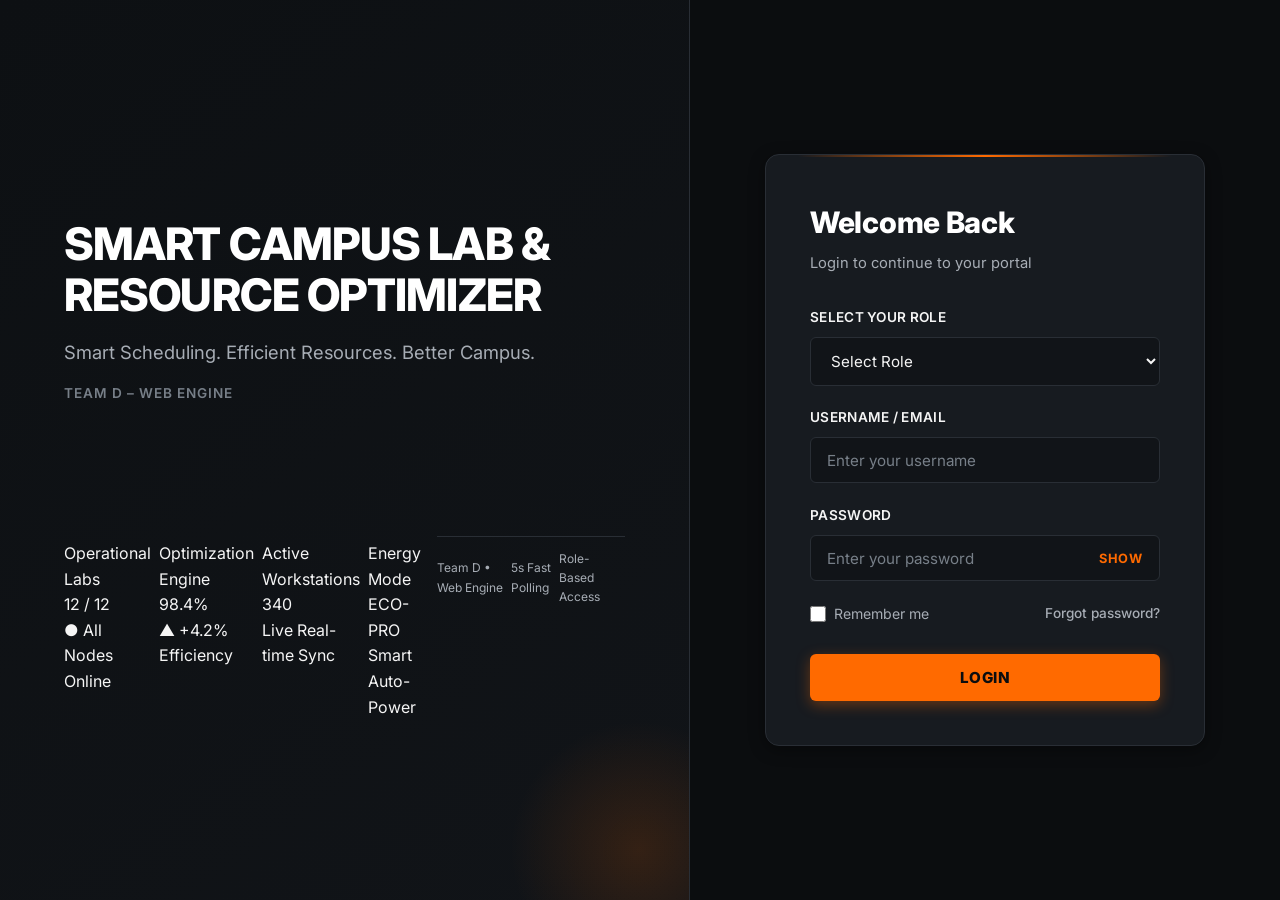
==== index.html @ 427c8beb "Save smart campus lab project with fixed lab booking, time overlap interval logic, real-time live sy" ====
<!DOCTYPE html>
<html lang="en">
<head>
    <meta charset="UTF-8">
    <meta name="viewport" content="width=device-width, initial-scale=1.0">
    <title>Login - Smart Campus Lab & Resource Optimizer</title>
    <meta name="description" content="Smart Campus Lab & Resource Optimizer by Team D - Web Engine">
    <link rel="stylesheet" href="css/style.css">
</head>
<body class="login-page">
    <main class="login-container">
        <!-- Left Side -->
        <section class="login-left">
            <div class="login-brand">
                <h1>Smart Campus Lab & Resource Optimizer</h1>
                <p class="tagline">Smart Scheduling. Efficient Resources. Better Campus.</p>
                <p class="team-subtitle">Team D – Web Engine</p>
            </div>
            
            <div class="illustration-container">
                <div class="tech-grid-display">
                    <div class="tech-metric-box">
                        <div class="tech-metric-label">Operational Labs</div>
                        <div class="tech-metric-num">12 / 12</div>
                        <div class="tech-metric-sub">● All Nodes Online</div>
                    </div>
                    <div class="tech-metric-box">
                        <div class="tech-metric-label">Optimization Engine</div>
                        <div class="tech-metric-num">98.4%</div>
                        <div class="tech-metric-sub">▲ +4.2% Efficiency</div>
                    </div>
                    <div class="tech-metric-box">
                        <div class="tech-metric-label">Active Workstations</div>
                        <div class="tech-metric-num">340</div>
                        <div class="tech-metric-sub">Live Real-time Sync</div>
                    </div>
                    <div class="tech-metric-box">
                        <div class="tech-metric-label">Energy Mode</div>
                        <div class="tech-metric-num">ECO-PRO</div>
                        <div class="tech-metric-sub">Smart Auto-Power</div>
                    </div>
                </div>
                <div class="tech-stats-row">
                    <span class="tech-pill">Team D • Web Engine</span>
                    <span class="tech-pill">5s Fast Polling</span>
                    <span class="tech-pill">Role-Based Access</span>
                </div>
            </div>
        </section>

        <!-- Right Side -->
        <section class="login-right">
            <div class="login-card">
                <h2>Welcome Back</h2>
                <p class="subtitle">Login to continue to your portal</p>
                
                <div id="login-error" class="alert alert-error" style="display: none;">
                    Invalid username or password.
                </div>

                <form id="login-form">
                    <div class="form-group">
                        <label for="role">Select Your Role</label>
                        <select id="role" required>
                            <option value="" disabled selected>Select Role</option>
                            <option value="Student">Student</option>
                            <option value="Faculty">Faculty</option>
                            <option value="Lab Assistant">Lab Assistant</option>
                            <option value="Admin">Admin</option>
                        </select>
                    </div>

                    <div class="form-group">
                        <label for="username">Username / Email</label>
                        <input type="text" id="username" placeholder="Enter your username" required>
                    </div>
                    
                    <div class="form-group">
                        <label for="password">Password</label>
                        <div class="password-input-wrapper">
                            <input type="password" id="password" placeholder="Enter your password" required>
                            <button type="button" id="toggle-password" class="btn-icon">Show</button>
                        </div>
                    </div>

                    <div class="form-options">
                        <label class="checkbox-label">
                            <input type="checkbox" id="remember-me">
                            <span>Remember me</span>
                        </label>
                        <a href="#" class="forgot-password" id="forgot-password-link">Forgot password?</a>
                    </div>

                    <button type="submit" class="btn-primary login-btn">Login</button>
                </form>
            </div>
        </section>
    </main>

    <!-- Forgot Password Modal -->
    <div class="modal-overlay" id="forgot-password-modal" style="display:none; position:fixed; inset:0; background:rgba(0,0,0,0.75); z-index:9999; align-items:center; justify-content:center; padding:1rem;">
        <div class="modal-dialog-card" style="background:#18181b; border:1px solid #27272a; border-radius:14px; max-width:420px; width:100%; padding:1.75rem; box-shadow:0 20px 50px rgba(0,0,0,0.7);">
            <div style="display:flex; justify-content:space-between; align-items:center; margin-bottom:1rem;">
                <h3 style="margin:0; color:#f4f4f5; font-size:1.2rem; font-weight:700;">Reset Your Password</h3>
                <button type="button" id="close-forgot-modal" style="background:none; border:none; color:#a1a1aa; font-size:1.6rem; cursor:pointer; line-height:1;">&times;</button>
            </div>
            <p style="color:#a1a1aa; font-size:0.85rem; margin-bottom:1.25rem; line-height:1.4;">
                Enter your registered Email or Student/Employee ID and choose a new password.
            </p>

            <div id="forgot-error" class="alert alert-error" style="display:none; margin-bottom:1rem; padding:0.6rem 0.8rem; font-size:0.85rem; border-radius:6px;"></div>
            <div id="forgot-success" class="alert alert-success" style="display:none; margin-bottom:1rem; padding:0.6rem 0.8rem; font-size:0.85rem; background:#dcfce7; color:#15803d; border:1px solid #bbf7d0; border-radius:6px;"></div>

            <form id="forgot-password-form">
                <div class="form-group" style="margin-bottom:1rem;">
                    <label for="forgot-email" style="color:#e4e4e7; font-size:0.82rem; font-weight:600; display:block; margin-bottom:0.35rem;">Email or Username / ID</label>
                    <input type="text" id="forgot-email" placeholder="e.g. atharva.jadhav@rit.edu or CSE004" required style="width:100%; padding:0.65rem 0.85rem; border-radius:8px; border:1px solid #3f3f46; background:#27272a; color:#f4f4f5; font-size:0.9rem; box-sizing:border-box;">
                </div>

                <div class="form-group" style="margin-bottom:1rem;">
                    <label for="forgot-new-password" style="color:#e4e4e7; font-size:0.82rem; font-weight:600; display:block; margin-bottom:0.35rem;">New Password</label>
                    <input type="password" id="forgot-new-password" placeholder="Enter new password" required minlength="4" style="width:100%; padding:0.65rem 0.85rem; border-radius:8px; border:1px solid #3f3f46; background:#27272a; color:#f4f4f5; font-size:0.9rem; box-sizing:border-box;">
                </div>

                <div class="form-group" style="margin-bottom:1.5rem;">
                    <label for="forgot-confirm-password" style="color:#e4e4e7; font-size:0.82rem; font-weight:600; display:block; margin-bottom:0.35rem;">Confirm New Password</label>
                    <input type="password" id="forgot-confirm-password" placeholder="Re-enter new password" required minlength="4" style="width:100%; padding:0.65rem 0.85rem; border-radius:8px; border:1px solid #3f3f46; background:#27272a; color:#f4f4f5; font-size:0.9rem; box-sizing:border-box;">
                </div>

                <div style="display:flex; justify-content:flex-end; gap:0.75rem;">
                    <button type="button" id="cancel-forgot-modal" style="padding:0.6rem 1.2rem; border-radius:8px; border:1px solid #3f3f46; background:transparent; color:#d4d4d8; cursor:pointer; font-weight:600;">Cancel</button>
                    <button type="submit" id="submit-forgot-btn" class="btn-primary" style="padding:0.6rem 1.4rem; border-radius:8px; background:var(--accent-color, #f97316); color:#fff; border:none; cursor:pointer; font-weight:600;">Reset Password</button>
                </div>
            </form>
        </div>
    </div>

    <script src="js/api.js"></script>
    <script src="js/auth.js"></script>
    <script src="js/components.js"></script>
    <script src="js/app.js"></script>
</body>
</html>
---- css/style.css ----
/* ==========================================================================
   SMART CAMPUS LAB & RESOURCE OPTIMIZER - GLOBAL STYLES
   High-Performance Dark Theme (Black/Charcoal + High Contrast White + Bold Orange Accent)
   Inspired by Premium Performance Engineering
   ========================================================================== */

@import url('https://fonts.googleapis.com/css2?family=Inter:wght@400;500;600;700;800&display=swap');

:root {
    /* Exact Color System */
    --bg-primary: #0B0D0F;
    --bg-sidebar: #111418;
    --bg-card: #171B20;
    --bg-card-hover: #1D2228;
    --bg-input: #111418;

    --accent-primary: #FF6A00;
    --accent-hover: #FF7A1A;
    --accent-glow: rgba(255, 106, 0, 0.18);
    --accent-subtle: rgba(255, 106, 0, 0.08);

    --text-primary: #F5F5F5;
    --text-secondary: #A7ADB5;
    --text-muted: #777F88;

    --border-color: #292E35;
    --border-subtle: rgba(255, 255, 255, 0.06);

    /* Status System */
    --status-success: #22C55E;
    --status-danger: #EF4444;
    --status-info: #3B82F6;
    --status-warning: #F59E0B;
    --status-offline: #6B7280;

    /* Legacy Variable Compatibility */
    --primary-color: #FF6A00;
    --secondary-color: #171B20;
    --accent-color: #FF6A00;
    --background-color: #0B0D0F;
    --text-color: #F5F5F5;

    --shadow-card: 0 4px 16px rgba(0, 0, 0, 0.4);
    --shadow-hover: 0 8px 24px rgba(0, 0, 0, 0.5), 0 0 12px rgba(255, 106, 0, 0.12);
    --radius-sm: 6px;
    --radius-md: 10px;
    --radius-lg: 14px;
    --sidebar-width: 250px;
}

* {
    box-sizing: border-box;
    margin: 0;
    padding: 0;
}

body {
    font-family: 'Inter', system-ui, -apple-system, BlinkMacSystemFont, "Segoe UI", Roboto, sans-serif;
    line-height: 1.6;
    background-color: var(--bg-primary);
    color: var(--text-primary);
    background-image: radial-gradient(circle at top right, rgba(255, 106, 0, 0.07), transparent 45%);
    background-attachment: fixed;
    -webkit-font-smoothing: antialiased;
}

a {
    color: var(--accent-primary);
    text-decoration: none;
    transition: color 0.15s ease;
}

a:hover {
    color: var(--accent-hover);
    text-decoration: none;
}

/* ==========================================================================
   LOGIN PAGE
   ========================================================================== */
body.login-page {
    background-color: var(--bg-primary);
    min-height: 100vh;
    background-image: 
        radial-gradient(circle at 15% 20%, rgba(255, 106, 0, 0.12), transparent 35%),
        radial-gradient(circle at 85% 80%, rgba(255, 106, 0, 0.06), transparent 40%);
    background-attachment: fixed;
}

.login-container {
    display: flex;
    min-height: 100vh;
}

.login-left {
    flex: 1.1;
    background: linear-gradient(145deg, #0d1013 0%, #111418 100%);
    border-right: 1px solid var(--border-color);
    color: var(--text-primary);
    padding: 4rem;
    display: flex;
    flex-direction: column;
    justify-content: center;
    position: relative;
    overflow: hidden;
}

.login-left::after {
    content: '';
    position: absolute;
    bottom: -80px;
    right: -80px;
    width: 260px;
    height: 260px;
    background: radial-gradient(circle, rgba(255, 106, 0, 0.15), transparent 70%);
    border-radius: 50%;
    pointer-events: none;
}

.login-brand {
    position: relative;
    z-index: 2;
}

.brand-badge {
    display: inline-flex;
    align-items: center;
    gap: 0.5rem;
    padding: 0.35rem 0.85rem;
    background: rgba(255, 106, 0, 0.1);
    border: 1px solid rgba(255, 106, 0, 0.3);
    border-radius: 999px;
    font-size: 0.75rem;
    font-weight: 700;
    letter-spacing: 1px;
    text-transform: uppercase;
    color: var(--accent-primary);
    margin-bottom: 1.5rem;
}

.brand-badge::before {
    content: '●';
    font-size: 0.65rem;
}

.login-brand h1 {
    font-size: 2.8rem;
    font-weight: 800;
    line-height: 1.15;
    letter-spacing: -0.02em;
    color: #FFFFFF;
    margin-bottom: 1rem;
    text-transform: uppercase;
}

.login-brand h1 span {
    color: var(--accent-primary);
}

.tagline {
    font-size: 1.15rem;
    color: var(--text-secondary);
    margin-bottom: 1rem;
    font-weight: 400;
    max-width: 480px;
}

.team-subtitle {
    font-size: 0.85rem;
    font-weight: 600;
    letter-spacing: 1px;
    text-transform: uppercase;
    color: var(--text-muted);
}

.illustration-container {
    margin-top: 3.5rem;
    position: relative;
    height: 220px;
    display: flex;
    justify-content: flex-start;
    align-items: center;
}

/* Modern High-Performance Visual Element */
.css-illustration {
    position: relative;
    width: 280px;
    height: 160px;
    background: #171B20;
    border: 1px solid var(--border-color);
    border-radius: var(--radius-lg);
    box-shadow: 0 8px 30px rgba(0, 0, 0, 0.6);
    padding: 1.25rem;
    display: flex;
    flex-direction: column;
    justify-content: space-between;
}

.css-illustration::before {
    content: '';
    position: absolute;
    top: 0;
    left: 0;
    right: 0;
    height: 3px;
    background: linear-gradient(90deg, var(--accent-primary), transparent);
}

.tech-grid-display {
    display: grid;
    grid-template-columns: repeat(4, 1fr);
    gap: 8px;
    height: 60px;
}

.tech-grid-display span {
    background: #111418;
    border: 1px solid var(--border-color);
    border-radius: 4px;
    position: relative;
    overflow: hidden;
}

.tech-grid-display span:nth-child(2)::after,
.tech-grid-display span:nth-child(7)::after {
    content: '';
    position: absolute;
    inset: 0;
    background: var(--accent-primary);
    opacity: 0.75;
}

.tech-stats-row {
    display: flex;
    justify-content: space-between;
    align-items: center;
    padding-top: 0.75rem;
    border-top: 1px solid var(--border-color);
    font-size: 0.75rem;
    color: var(--text-secondary);
}

.tech-stats-row strong {
    color: var(--accent-primary);
    font-weight: 700;
}

.login-right {
    flex: 1;
    display: flex;
    justify-content: center;
    align-items: center;
    padding: 2.5rem;
    background-color: var(--bg-primary);
}

.login-card {
    background: var(--bg-card);
    border: 1px solid var(--border-color);
    padding: 2.75rem;
    border-radius: var(--radius-lg);
    box-shadow: var(--shadow-card);
    width: 100%;
    max-width: 440px;
    position: relative;
}

.login-card::before {
    content: '';
    position: absolute;
    top: 0;
    left: 2rem;
    right: 2rem;
    height: 2px;
    background: linear-gradient(90deg, transparent, var(--accent-primary), transparent);
}

.login-card h2 {
    color: #FFFFFF;
    font-size: 1.85rem;
    font-weight: 800;
    letter-spacing: -0.01em;
    margin-bottom: 0.35rem;
}

.login-card .subtitle {
    color: var(--text-secondary);
    margin-bottom: 2rem;
    font-size: 0.92rem;
}

/* Form Styles */
.form-group {
    margin-bottom: 1.35rem;
}

.form-group label {
    display: block;
    margin-bottom: 0.5rem;
    font-weight: 600;
    font-size: 0.85rem;
    letter-spacing: 0.3px;
    text-transform: uppercase;
    color: var(--text-primary);
}

.form-group input[type="text"],
.form-group input[type="password"],
.form-group input[type="date"],
.form-group input[type="time"],
.form-group select,
textarea {
    width: 100%;
    padding: 0.8rem 1rem;
    background-color: var(--bg-input);
    border: 1px solid var(--border-color);
    border-radius: var(--radius-sm);
    font-size: 0.95rem;
    color: var(--text-primary);
    font-family: inherit;
    transition: border-color 0.2s, box-shadow 0.2s, background-color 0.2s;
}

.form-group input::placeholder,
textarea::placeholder {
    color: var(--text-muted);
}

.form-group select option {
    background-color: var(--bg-sidebar);
    color: var(--text-primary);
    padding: 0.5rem;
}

.form-group input:focus,
.form-group select:focus,
textarea:focus {
    outline: none;
    border-color: var(--accent-primary);
    box-shadow: 0 0 0 3px var(--accent-glow);
    background-color: #15191E;
}

.password-input-wrapper {
    position: relative;
    display: flex;
    align-items: center;
}

.password-input-wrapper input {
    padding-right: 4.5rem;
}

.btn-icon {
    position: absolute;
    right: 0.5rem;
    background: transparent;
    border: none;
    color: var(--accent-primary);
    font-weight: 700;
    font-size: 0.8rem;
    letter-spacing: 0.5px;
    text-transform: uppercase;
    cursor: pointer;
    padding: 0.4rem 0.6rem;
    font-family: inherit;
    border-radius: 4px;
}

.btn-icon:hover {
    color: var(--accent-hover);
    background: rgba(255, 106, 0, 0.08);
}

.form-options {
    display: flex;
    justify-content: space-between;
    align-items: center;
    margin-bottom: 1.75rem;
    font-size: 0.88rem;
}

.checkbox-label {
    display: flex;
    align-items: center;
    gap: 0.5rem;
    cursor: pointer;
    color: var(--text-secondary);
}

.checkbox-label input[type="checkbox"] {
    accent-color: var(--accent-primary);
    width: 16px;
    height: 16px;
    cursor: pointer;
}

.forgot-password {
    font-size: 0.85rem;
    font-weight: 500;
    color: var(--text-secondary);
}

.forgot-password:hover {
    color: var(--accent-primary);
}

/* Primary Button (Bold Orange, Black Text) */
.btn-primary {
    width: 100%;
    padding: 0.9rem;
    background-color: var(--accent-primary);
    color: #0B0D0F;
    border: none;
    border-radius: var(--radius-sm);
    font-size: 0.95rem;
    font-weight: 800;
    letter-spacing: 0.5px;
    text-transform: uppercase;
    cursor: pointer;
    box-shadow: 0 4px 14px rgba(255, 106, 0, 0.35);
    transition: all 0.2s ease;
    font-family: inherit;
}

.btn-primary:hover:not(:disabled) {
    background-color: var(--accent-hover);
    transform: translateY(-2px);
    box-shadow: 0 6px 20px rgba(255, 106, 0, 0.45);
}

.btn-primary:active:not(:disabled) {
    transform: translateY(0);
}

.btn-primary:disabled {
    opacity: 0.5;
    cursor: not-allowed;
    box-shadow: none;
}

.alert {
    padding: 0.85rem 1.15rem;
    border-radius: var(--radius-sm);
    margin-bottom: 1.5rem;
    font-weight: 500;
    font-size: 0.9rem;
}

.alert-error {
    background-color: rgba(239, 68, 68, 0.12);
    color: #FCA5A5;
    border: 1px solid rgba(239, 68, 68, 0.3);
}

/* ==========================================================================
   DASHBOARD LAYOUT (STUDENT, FACULTY, LAB ASSISTANT, ADMIN)
   ========================================================================== */
.dashboard-body {
    background-color: var(--bg-primary);
    color: var(--text-primary);
    margin: 0;
    overflow: hidden;
}

.dashboard-layout {
    display: flex;
    height: 100vh;
}

/* Sidebar */
.sidebar {
    width: var(--sidebar-width);
    background-color: var(--bg-sidebar) !important;
    color: var(--text-primary);
    border-right: 1px solid var(--border-color);
    display: flex;
    flex-direction: column;
    transition: transform 0.3s ease;
    z-index: 1000;
}

.sidebar-header {
    padding: 1.75rem 1.5rem;
    background-color: rgba(0, 0, 0, 0.2);
    border-bottom: 1px solid var(--border-color);
    display: flex;
    justify-content: space-between;
    align-items: center;
}

.sidebar-header h2 {
    font-size: 1.05rem;
    font-weight: 800;
    letter-spacing: 0.5px;
    text-transform: uppercase;
    color: #FFFFFF;
    line-height: 1.25;
    display: flex;
    flex-direction: column;
}

.sidebar-header h2 span {
    color: var(--accent-primary);
}

.sidebar-nav {
    display: flex;
    flex-direction: column;
    padding: 1.25rem 0.5rem;
    gap: 0.3rem;
    flex: 1;
    overflow-y: auto;
}

.nav-link {
    color: var(--text-secondary);
    padding: 0.8rem 1.25rem;
    text-decoration: none;
    font-weight: 600;
    font-size: 0.9rem;
    border-radius: var(--radius-sm);
    transition: all 0.2s ease;
    border-left: 4px solid transparent;
    display: flex;
    align-items: center;
    gap: 0.75rem;
}

.nav-link:hover {
    background-color: var(--bg-card-hover);
    color: var(--accent-primary);
    transform: translateX(2px);
}

.nav-link.active {
    background-color: rgba(255, 106, 0, 0.12);
    color: #FFFFFF;
    border-left-color: var(--accent-primary);
    font-weight: 700;
}

.logout-link {
    margin-top: auto;
    color: #EF4444;
    border-top: 1px solid var(--border-color);
    padding-top: 1rem;
    border-radius: 0;
}

.logout-link:hover {
    background-color: rgba(239, 68, 68, 0.1);
    color: #F87171;
}

/* Main Content Area */
.main-content {
    flex: 1;
    display: flex;
    flex-direction: column;
    overflow: hidden;
    background-color: var(--bg-primary);
}

/* Dashboard Top Header */
.dashboard-header {
    background-color: var(--bg-sidebar);
    padding: 1rem 2rem;
    display: flex;
    justify-content: space-between;
    align-items: center;
    border-bottom: 1px solid var(--border-color);
    box-shadow: 0 2px 8px rgba(0, 0, 0, 0.3);
    z-index: 10;
}

.header-left {
    display: flex;
    align-items: center;
    gap: 1rem;
}

.header-left h1 {
    font-size: 1.25rem;
    font-weight: 800;
    letter-spacing: -0.01em;
    text-transform: uppercase;
    color: #FFFFFF;
    margin: 0;
}

.header-right {
    display: flex;
    align-items: center;
    gap: 1.5rem;
}

.notification-icon {
    font-size: 1.15rem;
    cursor: pointer;
    padding: 0.4rem;
    border-radius: 50%;
    color: var(--text-secondary);
    transition: color 0.15s;
}

.notification-icon:hover {
    color: var(--accent-primary);
}

.user-profile {
    display: flex;
    align-items: center;
    gap: 0.75rem;
}

.user-info {
    display: flex;
    flex-direction: column;
    text-align: right;
}

.user-name {
    font-weight: 700;
    font-size: 0.88rem;
    color: var(--text-primary);
}

.user-role {
    font-size: 0.75rem;
    font-weight: 600;
    color: var(--accent-primary);
    text-transform: uppercase;
    letter-spacing: 0.5px;
}

.profile-icon {
    width: 36px;
    height: 36px;
    background-color: #171B20;
    border: 1px solid var(--border-color);
    color: var(--accent-primary);
    border-radius: 50%;
    display: flex;
    justify-content: center;
    align-items: center;
    font-size: 1.1rem;
}

/* Scrollable Content Container */
.content-area {
    flex: 1;
    padding: 2rem;
    overflow-y: auto;
    background-color: var(--bg-primary);
    margin: 0;
    max-width: none;
}

.dashboard-section {
    display: none;
    animation: fadeIn 0.2s ease-out;
}

.dashboard-section.active {
    display: block;
}

@keyframes fadeIn {
    from { opacity: 0; transform: translateY(6px); }
    to { opacity: 1; transform: translateY(0); }
}

/* Section Header / Hero */
.section-header {
    margin-bottom: 2rem;
    padding-bottom: 1rem;
    border-bottom: 1px solid var(--border-color);
    position: relative;
}

.section-header::after {
    content: '';
    position: absolute;
    bottom: -1px;
    left: 0;
    width: 60px;
    height: 2px;
    background-color: var(--accent-primary);
}

.section-header h2 {
    font-size: 1.6rem;
    font-weight: 800;
    letter-spacing: -0.01em;
    text-transform: uppercase;
    color: #FFFFFF;
    margin-bottom: 0.35rem;
}

.section-header p {
    color: var(--text-secondary);
    font-size: 0.95rem;
}

/* ==========================================================================
   KPI CARDS
   ========================================================================== */
.kpi-grid {
    display: grid;
    grid-template-columns: repeat(auto-fit, minmax(220px, 1fr));
    gap: 1.25rem;
    margin-bottom: 2rem;
}

.kpi-card {
    background: var(--bg-card);
    border: 1px solid var(--border-color);
    padding: 1.5rem;
    border-radius: var(--radius-md);
    box-shadow: var(--shadow-card);
    display: flex;
    flex-direction: column;
    justify-content: space-between;
    transition: all 0.2s ease;
    position: relative;
    overflow: hidden;
}

.kpi-card:hover {
    background: var(--bg-card-hover);
    border-color: rgba(255, 106, 0, 0.4);
    transform: translateY(-2px);
    box-shadow: var(--shadow-hover);
}

.kpi-card::before {
    content: '';
    position: absolute;
    top: 0;
    left: 0;
    width: 4px;
    height: 100%;
    background-color: var(--accent-primary);
}

.kpi-title {
    font-size: 0.8rem;
    font-weight: 700;
    text-transform: uppercase;
    letter-spacing: 0.5px;
    color: var(--text-secondary);
    margin-bottom: 0.5rem;
}

.kpi-value {
    font-size: 2.4rem;
    font-weight: 800;
    color: #FFFFFF;
    line-height: 1;
}

/* General Panels */
.panel {
    background: var(--bg-card);
    border: 1px solid var(--border-color);
    border-radius: var(--radius-md);
    padding: 1.75rem;
    box-shadow: var(--shadow-card);
    margin-bottom: 1.75rem;
    position: relative;
}

.panel:hover {
    border-color: rgba(255, 106, 0, 0.25);
}

.panel h3 {
    margin-bottom: 1.25rem;
    color: #FFFFFF;
    font-size: 1.15rem;
    font-weight: 800;
    text-transform: uppercase;
    letter-spacing: 0.3px;
    display: flex;
    align-items: center;
    gap: 0.5rem;
}

/* ==========================================================================
   TABLES
   ========================================================================== */
.table-responsive {
    overflow-x: auto;
    border-radius: var(--radius-sm);
}

table {
    width: 100%;
    border-collapse: collapse;
    background: var(--bg-card);
}

th, td {
    padding: 1rem 1.25rem;
    text-align: left;
    border-bottom: 1px solid var(--border-color);
}

th {
    background-color: var(--bg-sidebar);
    font-weight: 700;
    font-size: 0.8rem;
    letter-spacing: 0.5px;
    text-transform: uppercase;
    color: var(--text-primary);
}

td {
    color: var(--text-primary);
    font-size: 0.92rem;
}

tbody tr {
    transition: background-color 0.15s ease;
}

tbody tr:hover {
    background-color: var(--bg-card-hover);
}

tbody tr:last-child td {
    border-bottom: none;
}

/* ==========================================================================
   STATUS BADGES
   ========================================================================== */
.status-badge {
    padding: 0.25rem 0.75rem;
    border-radius: 999px;
    font-size: 0.8rem;
    font-weight: 700;
    letter-spacing: 0.3px;
    text-transform: uppercase;
    display: inline-flex;
    align-items: center;
    gap: 0.4rem;
    white-space: nowrap;
}

.status-badge::before {
    content: '●';
    font-size: 0.7rem;
}

.status-available,
.status-confirmed,
.status-allocated,
.status-approved {
    background: rgba(34, 197, 94, 0.12);
    color: var(--status-success);
    border: 1px solid rgba(34, 197, 94, 0.3);
}

.status-pending,
.status-scheduling {
    background: rgba(245, 158, 11, 0.12);
    color: var(--status-warning);
    border: 1px solid rgba(245, 158, 11, 0.3);
}

.status-busy,
.status-full,
.status-rejected {
    background: rgba(239, 68, 68, 0.12);
    color: var(--status-danger);
    border: 1px solid rgba(239, 68, 68, 0.3);
}

.status-maintenance {
    background: rgba(245, 158, 11, 0.12);
    color: var(--status-warning);
    border: 1px solid rgba(245, 158, 11, 0.3);
}

.status-reserved,
.status-faculty-reserved {
    background: rgba(59, 130, 246, 0.15);
    color: var(--status-info);
    border: 1px solid rgba(59, 130, 246, 0.4);
    font-weight: 800;
}

.status-cancelled,
.status-offline {
    background: rgba(107, 114, 128, 0.15);
    color: var(--status-offline);
    border: 1px solid rgba(107, 114, 128, 0.3);
}

/* ==========================================================================
   LAB CARDS GRID (Student / Faculty)
   ========================================================================== */
.filter-bar {
    display: flex;
    gap: 0.6rem;
    margin-bottom: 1.5rem;
    flex-wrap: wrap;
}

.filter-btn {
    padding: 0.5rem 1rem;
    background: var(--bg-card);
    border: 1px solid var(--border-color);
    border-radius: var(--radius-sm);
    cursor: pointer;
    font-weight: 700;
    font-size: 0.82rem;
    letter-spacing: 0.5px;
    text-transform: uppercase;
    color: var(--text-secondary);
    transition: all 0.2s ease;
}

.filter-btn:hover {
    background: var(--bg-card-hover);
    color: #FFFFFF;
    border-color: rgba(255, 106, 0, 0.4);
}

.filter-btn.active {
    background: var(--accent-primary);
    color: #0B0D0F;
    border-color: var(--accent-primary);
}

.lab-grid {
    display: grid;
    grid-template-columns: repeat(auto-fill, minmax(290px, 1fr));
    gap: 1.5rem;
}

.lab-card {
    background: var(--bg-card);
    border: 1px solid var(--border-color);
    border-radius: var(--radius-md);
    padding: 1.5rem;
    box-shadow: var(--shadow-card);
    border-top: 4px solid var(--border-color);
    display: flex;
    flex-direction: column;
    transition: all 0.2s ease;
}

.lab-card:hover {
    background: var(--bg-card-hover);
    transform: translateY(-2px);
    box-shadow: var(--shadow-hover);
}

.lab-card.available { border-top-color: var(--status-success); }
.lab-card.busy { border-top-color: var(--status-danger); }
.lab-card.full { border-top-color: var(--status-danger); }
.lab-card.maintenance { border-top-color: var(--status-warning); }
.lab-card.faculty-reserved { border-top-color: var(--status-info); }

.lab-card h3 {
    margin-bottom: 1rem;
    font-size: 1.15rem;
    font-weight: 800;
    color: #FFFFFF;
    display: flex;
    justify-content: space-between;
    align-items: center;
}

.lab-status {
    font-size: 0.75rem;
    padding: 0.2rem 0.55rem;
    border-radius: 4px;
    font-weight: 700;
    letter-spacing: 0.5px;
    text-transform: uppercase;
}

.available .lab-status { background: rgba(34, 197, 94, 0.15); color: var(--status-success); }
.busy .lab-status { background: rgba(239, 68, 68, 0.15); color: var(--status-danger); }
.full .lab-status { background: rgba(239, 68, 68, 0.15); color: var(--status-danger); }
.maintenance .lab-status { background: rgba(245, 158, 11, 0.15); color: var(--status-warning); }
.faculty-reserved .lab-status { background: rgba(59, 130, 246, 0.2); color: var(--status-info); }

.lab-stats {
    display: grid;
    grid-template-columns: 1fr 1fr;
    gap: 0.5rem;
    margin-bottom: 1.25rem;
    font-size: 0.88rem;
    color: var(--text-secondary);
}

.lab-stats div span {
    font-weight: 700;
    color: #FFFFFF;
}

.util-bar {
    height: 6px;
    background: #111418;
    border-radius: 3px;
    margin-bottom: 1.5rem;
    overflow: hidden;
}

.util-fill {
    height: 100%;
    background: var(--accent-primary);
}

.available .util-fill { background: var(--status-success); }
.busy .util-fill { background: var(--status-danger); }
.full .util-fill { background: var(--status-danger); }
.faculty-reserved .util-fill { background: var(--status-info); }

/* Forms & Panels */
.form-grid {
    display: grid;
    grid-template-columns: 1fr 1fr;
    gap: 1.5rem;
}

.full-width {
    grid-column: 1 / -1;
}

.suggested-panel {
    background: rgba(59, 130, 246, 0.08);
    border: 1px solid rgba(59, 130, 246, 0.3);
    border-left: 4px solid var(--status-info);
    border-radius: var(--radius-sm);
    padding: 1.25rem;
    margin-bottom: 1.5rem;
}

.suggested-panel h4 {
    color: #93C5FD;
    margin-bottom: 0.5rem;
    font-weight: 700;
    text-transform: uppercase;
    letter-spacing: 0.5px;
}

.suggested-panel small {
    color: var(--text-secondary);
    display: block;
    margin-top: 0.5rem;
}

/* Status Tracker */
.status-tracker {
    display: flex;
    flex-direction: column;
}

.status-step {
    display: flex;
    gap: 1.25rem;
    position: relative;
    padding-bottom: 1.75rem;
}

.status-step:not(:last-child)::before {
    content: '';
    position: absolute;
    left: 7px;
    top: 24px;
    bottom: 0;
    width: 2px;
    background: var(--border-color);
}

.step-icon {
    width: 16px;
    height: 16px;
    border-radius: 50%;
    border: 2px solid var(--border-color);
    background: var(--bg-card);
    margin-top: 4px;
    position: relative;
    z-index: 2;
}

.completed .step-icon {
    background: var(--status-success);
    border-color: var(--status-success);
    box-shadow: 0 0 8px rgba(34, 197, 94, 0.4);
}

.active .step-icon {
    background: var(--accent-primary);
    border-color: var(--accent-primary);
    box-shadow: 0 0 10px rgba(255, 106, 0, 0.5);
}

.step-content h4 {
    margin-bottom: 0.25rem;
    color: #FFFFFF;
    font-size: 0.95rem;
    font-weight: 700;
}

.step-content p {
    font-size: 0.85rem;
    color: var(--text-secondary);
}

/* Capacity Info Card */
.capacity-info-card {
    display: flex;
    justify-content: space-between;
    background: var(--bg-input);
    border: 1px solid var(--border-color);
    border-radius: var(--radius-sm);
    padding: 1.25rem 1.5rem;
    margin-top: 1.5rem;
}

.capacity-info-card.hidden {
    display: none;
}

.info-label {
    font-size: 0.75rem;
    color: var(--text-muted);
    text-transform: uppercase;
    font-weight: 700;
    letter-spacing: 0.5px;
    margin-bottom: 0.25rem;
}

.info-value {
    font-size: 1.1rem;
    font-weight: 800;
    color: #FFFFFF;
}

/* Toasts */
.toast {
    position: fixed;
    bottom: 2rem;
    right: 2rem;
    padding: 1rem 1.5rem;
    border-radius: var(--radius-sm);
    background: var(--bg-card);
    color: #FFFFFF;
    font-weight: 600;
    box-shadow: 0 8px 24px rgba(0, 0, 0, 0.7);
    border: 1px solid var(--border-color);
    border-left: 4px solid var(--accent-primary);
    z-index: 9999;
    transform: translateY(100px);
    opacity: 0;
    transition: transform 0.3s, opacity 0.3s;
}

.toast.show {
    transform: translateY(0);
    opacity: 1;
}

.toast.success { border-left-color: var(--status-success); }
.toast.error { border-left-color: var(--status-danger); }
.toast.info { border-left-color: var(--accent-primary); }

.inline-error {
    display: block;
    color: var(--status-danger);
    font-size: 0.85rem;
    margin-top: 0.35rem;
    font-weight: 600;
}

.inline-error.hidden {
    display: none;
}

/* Mobile Responsive Adjustments */
.d-mobile {
    display: none;
}

.hamburger, .close-sidebar {
    background: none;
    border: none;
    font-size: 1.5rem;
    cursor: pointer;
    color: #FFFFFF;
}

@media (max-width: 768px) {
    .d-mobile { display: block; }
    
    .login-container {
        flex-direction: column;
    }
    
    .login-left {
        padding: 2.5rem 1.5rem;
    }
    
    .illustration-container {
        display: none;
    }
    
    .login-right {
        padding: 1.5rem 1rem;
    }
    
    .login-card {
        padding: 2rem 1.5rem;
    }
    
    .sidebar {
        position: fixed;
        left: 0;
        top: 0;
        bottom: 0;
        transform: translateX(-100%);
    }
    
    .sidebar.open {
        transform: translateX(0);
    }
    
    .form-grid {
        grid-template-columns: 1fr;
    }
    
    .kpi-grid {
        grid-template-columns: 1fr 1fr;
    }

    .capacity-info-card {
        flex-direction: column;
        gap: 1rem;
    }
}

@media (max-width: 480px) {
    .kpi-grid {
        grid-template-columns: 1fr;
    }
}
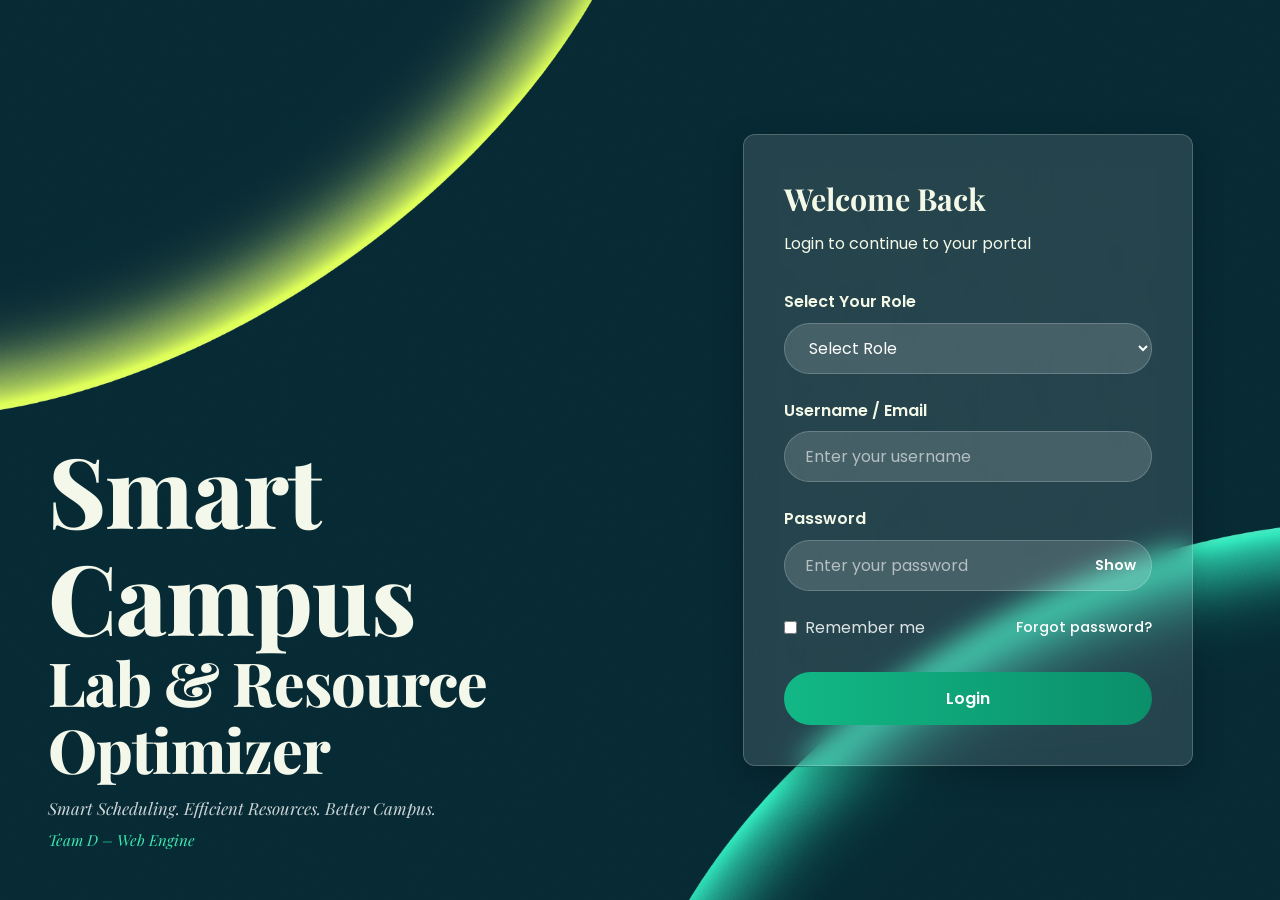
==== commit 00b86cb3: "Update Smart Campus Lab project" ====
--- a/index.html
+++ b/index.html
@@ -9,44 +9,20 @@
 </head>
 <body class="login-page">
     <main class="login-container">
+    <div class="bg-shapes">
+
+        
+    </div>
+    
         <!-- Left Side -->
         <section class="login-left">
             <div class="login-brand">
-                <h1>Smart Campus Lab & Resource Optimizer</h1>
+                <h1><span class="brand-highlight">Smart Campus</span> Lab & Resource Optimizer</h1>
                 <p class="tagline">Smart Scheduling. Efficient Resources. Better Campus.</p>
                 <p class="team-subtitle">Team D – Web Engine</p>
             </div>
-            
-            <div class="illustration-container">
-                <div class="tech-grid-display">
-                    <div class="tech-metric-box">
-                        <div class="tech-metric-label">Operational Labs</div>
-                        <div class="tech-metric-num">12 / 12</div>
-                        <div class="tech-metric-sub">● All Nodes Online</div>
-                    </div>
-                    <div class="tech-metric-box">
-                        <div class="tech-metric-label">Optimization Engine</div>
-                        <div class="tech-metric-num">98.4%</div>
-                        <div class="tech-metric-sub">▲ +4.2% Efficiency</div>
-                    </div>
-                    <div class="tech-metric-box">
-                        <div class="tech-metric-label">Active Workstations</div>
-                        <div class="tech-metric-num">340</div>
-                        <div class="tech-metric-sub">Live Real-time Sync</div>
-                    </div>
-                    <div class="tech-metric-box">
-                        <div class="tech-metric-label">Energy Mode</div>
-                        <div class="tech-metric-num">ECO-PRO</div>
-                        <div class="tech-metric-sub">Smart Auto-Power</div>
-                    </div>
-                </div>
-                <div class="tech-stats-row">
-                    <span class="tech-pill">Team D • Web Engine</span>
-                    <span class="tech-pill">5s Fast Polling</span>
-                    <span class="tech-pill">Role-Based Access</span>
-                </div>
-            </div>
-        </section>
+         </div>
+    </section>
 
         <!-- Right Side -->
         <section class="login-right">
@@ -88,48 +64,50 @@
                             <input type="checkbox" id="remember-me">
                             <span>Remember me</span>
                         </label>
-                        <a href="#" class="forgot-password" id="forgot-password-link">Forgot password?</a>
+                        <a href="#" class="forgot-password">Forgot password?</a>
                     </div>
 
                     <button type="submit" class="btn-primary login-btn">Login</button>
                 </form>
             </div>
-        </section>
+        </section>            
     </main>
 
     <!-- Forgot Password Modal -->
-    <div class="modal-overlay" id="forgot-password-modal" style="display:none; position:fixed; inset:0; background:rgba(0,0,0,0.75); z-index:9999; align-items:center; justify-content:center; padding:1rem;">
-        <div class="modal-dialog-card" style="background:#18181b; border:1px solid #27272a; border-radius:14px; max-width:420px; width:100%; padding:1.75rem; box-shadow:0 20px 50px rgba(0,0,0,0.7);">
-            <div style="display:flex; justify-content:space-between; align-items:center; margin-bottom:1rem;">
-                <h3 style="margin:0; color:#f4f4f5; font-size:1.2rem; font-weight:700;">Reset Your Password</h3>
-                <button type="button" id="close-forgot-modal" style="background:none; border:none; color:#a1a1aa; font-size:1.6rem; cursor:pointer; line-height:1;">&times;</button>
-            </div>
-            <p style="color:#a1a1aa; font-size:0.85rem; margin-bottom:1.25rem; line-height:1.4;">
-                Enter your registered Email or Student/Employee ID and choose a new password.
-            </p>
-
-            <div id="forgot-error" class="alert alert-error" style="display:none; margin-bottom:1rem; padding:0.6rem 0.8rem; font-size:0.85rem; border-radius:6px;"></div>
-            <div id="forgot-success" class="alert alert-success" style="display:none; margin-bottom:1rem; padding:0.6rem 0.8rem; font-size:0.85rem; background:#dcfce7; color:#15803d; border:1px solid #bbf7d0; border-radius:6px;"></div>
+    <div id="forgot-password-modal" style="display: none; position: fixed; inset: 0; background: rgba(0,0,0,0.65); z-index: 9999; justify-content: center; align-items: center; padding: 1rem; backdrop-filter: blur(4px);">
+        <div style="background: #ffffff; width: 100%; max-width: 450px; border-radius: 16px; padding: 2.25rem; box-shadow: 0 20px 40px rgba(0,0,0,0.3); position: relative; color: #0f172a; border: 1px solid rgba(0,0,0,0.08);">
+            <button type="button" id="close-forgot-modal" style="position: absolute; top: 1.25rem; right: 1.25rem; background: transparent; border: none; font-size: 1.6rem; cursor: pointer; color: #64748b; line-height: 1; padding: 0.25rem;" title="Close">&times;</button>
+            <h3 style="margin: 0 0 0.5rem; font-size: 1.45rem; font-weight: 700; color: #0f172a; font-family: 'Playfair Display', serif;">Reset Password</h3>
+            <p style="margin: 0 0 1.5rem; font-size: 0.9rem; color: #64748b; line-height: 1.4;">Enter your username or email address and create a new password for your account.</p>
+            
+            <div id="forgot-error" class="alert alert-error" style="display: none; margin-bottom: 1.25rem; padding: 0.75rem 1rem; border-radius: 8px; background: #fef2f2; color: #b91c1c; font-size: 0.875rem; border: 1px solid #fecaca; font-weight: 500;"></div>
+            <div id="forgot-success" class="alert alert-success" style="display: none; margin-bottom: 1.25rem; padding: 0.75rem 1rem; border-radius: 8px; background: #f0fdf4; color: #15803d; font-size: 0.875rem; border: 1px solid #bbf7d0; font-weight: 600;"></div>
 
             <form id="forgot-password-form">
-                <div class="form-group" style="margin-bottom:1rem;">
-                    <label for="forgot-email" style="color:#e4e4e7; font-size:0.82rem; font-weight:600; display:block; margin-bottom:0.35rem;">Email or Username / ID</label>
-                    <input type="text" id="forgot-email" placeholder="e.g. atharva.jadhav@rit.edu or CSE004" required style="width:100%; padding:0.65rem 0.85rem; border-radius:8px; border:1px solid #3f3f46; background:#27272a; color:#f4f4f5; font-size:0.9rem; box-sizing:border-box;">
+                <div class="modal-form-group" style="margin-bottom: 1.2rem;">
+                    <label for="forgot-email" style="display: block; font-size: 0.875rem; font-weight: 700; margin-bottom: 0.4rem; color: #0f172a !important;">Username or Email</label>
+                    <input type="text" id="forgot-email" placeholder="e.g. CSE001, FAC001, or name@rit.edu" required style="width: 100%; padding: 0.75rem 1rem; border: 1.5px solid #cbd5e1; border-radius: 8px; font-size: 0.95rem; color: #0f172a; background: #f8fafc; box-sizing: border-box;">
                 </div>
 
-                <div class="form-group" style="margin-bottom:1rem;">
-                    <label for="forgot-new-password" style="color:#e4e4e7; font-size:0.82rem; font-weight:600; display:block; margin-bottom:0.35rem;">New Password</label>
-                    <input type="password" id="forgot-new-password" placeholder="Enter new password" required minlength="4" style="width:100%; padding:0.65rem 0.85rem; border-radius:8px; border:1px solid #3f3f46; background:#27272a; color:#f4f4f5; font-size:0.9rem; box-sizing:border-box;">
+                <div class="modal-form-group" style="margin-bottom: 1.2rem; position: relative;">
+                    <label for="forgot-new-password" style="display: block; font-size: 0.875rem; font-weight: 700; margin-bottom: 0.4rem; color: #0f172a !important;">New Password</label>
+                    <div style="position: relative;">
+                        <input type="password" id="forgot-new-password" placeholder="Enter new password (min. 4 characters)" required style="width: 100%; padding: 0.75rem 3rem 0.75rem 1rem; border: 1.5px solid #cbd5e1; border-radius: 8px; font-size: 0.95rem; color: #0f172a; background: #f8fafc; box-sizing: border-box;">
+                        <button type="button" id="toggle-forgot-password-1" style="position: absolute; right: 0.75rem; top: 50%; transform: translateY(-50%); background: none; border: none; color: #64748b; cursor: pointer; font-size: 0.8rem; font-weight: 600;">Show</button>
+                    </div>
                 </div>
 
-                <div class="form-group" style="margin-bottom:1.5rem;">
-                    <label for="forgot-confirm-password" style="color:#e4e4e7; font-size:0.82rem; font-weight:600; display:block; margin-bottom:0.35rem;">Confirm New Password</label>
-                    <input type="password" id="forgot-confirm-password" placeholder="Re-enter new password" required minlength="4" style="width:100%; padding:0.65rem 0.85rem; border-radius:8px; border:1px solid #3f3f46; background:#27272a; color:#f4f4f5; font-size:0.9rem; box-sizing:border-box;">
+                <div class="modal-form-group" style="margin-bottom: 1.5rem; position: relative;">
+                    <label for="forgot-confirm-password" style="display: block; font-size: 0.875rem; font-weight: 700; margin-bottom: 0.4rem; color: #0f172a !important;">Confirm New Password</label>
+                    <div style="position: relative;">
+                        <input type="password" id="forgot-confirm-password" placeholder="Re-enter your new password" required style="width: 100%; padding: 0.75rem 3rem 0.75rem 1rem; border: 1.5px solid #cbd5e1; border-radius: 8px; font-size: 0.95rem; color: #0f172a; background: #f8fafc; box-sizing: border-box;">
+                        <button type="button" id="toggle-forgot-password-2" style="position: absolute; right: 0.75rem; top: 50%; transform: translateY(-50%); background: none; border: none; color: #64748b; cursor: pointer; font-size: 0.8rem; font-weight: 600;">Show</button>
+                    </div>
                 </div>
 
-                <div style="display:flex; justify-content:flex-end; gap:0.75rem;">
-                    <button type="button" id="cancel-forgot-modal" style="padding:0.6rem 1.2rem; border-radius:8px; border:1px solid #3f3f46; background:transparent; color:#d4d4d8; cursor:pointer; font-weight:600;">Cancel</button>
-                    <button type="submit" id="submit-forgot-btn" class="btn-primary" style="padding:0.6rem 1.4rem; border-radius:8px; background:var(--accent-color, #f97316); color:#fff; border:none; cursor:pointer; font-weight:600;">Reset Password</button>
+                <div style="display: flex; gap: 0.75rem; justify-content: flex-end; align-items: center;">
+                    <button type="button" id="cancel-forgot-modal" style="padding: 0.7rem 1.3rem; border: 1.5px solid #cbd5e1; background: #f1f5f9; border-radius: 8px; cursor: pointer; font-weight: 600; color: #475569; font-size: 0.9rem; transition: background 0.2s;">Cancel</button>
+                    <button type="submit" id="submit-forgot-btn" class="btn-primary" style="padding: 0.7rem 1.4rem; border-radius: 8px; font-weight: 600; cursor: pointer; font-size: 0.9rem; background-color: #0f766e; color: #ffffff; border: none; transition: background 0.2s;">Reset Password</button>
                 </div>
             </form>
         </div>
--- a/css/style.css
+++ b/css/style.css
@@ -1,51 +1,16 @@
-/* ==========================================================================
-   SMART CAMPUS LAB & RESOURCE OPTIMIZER - GLOBAL STYLES
-   High-Performance Dark Theme (Black/Charcoal + High Contrast White + Bold Orange Accent)
-   Inspired by Premium Performance Engineering
-   ========================================================================== */
-
-@import url('https://fonts.googleapis.com/css2?family=Inter:wght@400;500;600;700;800&display=swap');
+@import url('https://fonts.googleapis.com/css2?family=Poppins:wght@400;500;600;700&family=Playfair+Display:ital,wght@0,400;0,700;0,800;0,900;1,400;1,500&display=swap');
+
+/* Smart Campus Lab & Resource Optimizer - Global Styles */
+
 
 :root {
-    /* Exact Color System */
-    --bg-primary: #0B0D0F;
-    --bg-sidebar: #111418;
-    --bg-card: #171B20;
-    --bg-card-hover: #1D2228;
-    --bg-input: #111418;
-
-    --accent-primary: #FF6A00;
-    --accent-hover: #FF7A1A;
-    --accent-glow: rgba(255, 106, 0, 0.18);
-    --accent-subtle: rgba(255, 106, 0, 0.08);
-
-    --text-primary: #F5F5F5;
-    --text-secondary: #A7ADB5;
-    --text-muted: #777F88;
-
-    --border-color: #292E35;
-    --border-subtle: rgba(255, 255, 255, 0.06);
-
-    /* Status System */
-    --status-success: #22C55E;
-    --status-danger: #EF4444;
-    --status-info: #3B82F6;
-    --status-warning: #F59E0B;
-    --status-offline: #6B7280;
-
-    /* Legacy Variable Compatibility */
-    --primary-color: #FF6A00;
-    --secondary-color: #171B20;
-    --accent-color: #FF6A00;
-    --background-color: #0B0D0F;
-    --text-color: #F5F5F5;
-
-    --shadow-card: 0 4px 16px rgba(0, 0, 0, 0.4);
-    --shadow-hover: 0 8px 24px rgba(0, 0, 0, 0.5), 0 0 12px rgba(255, 106, 0, 0.12);
-    --radius-sm: 6px;
-    --radius-md: 10px;
-    --radius-lg: 14px;
-    --sidebar-width: 250px;
+    --primary-color: #2c3e50;
+    --secondary-color: #34495e;
+    --accent-color: #3498db;
+    --background-color: #f8f9fa;
+    --text-color: #212529;
+    --border-color: #dee2e6;
+    --card-bg: #F6F3E3;
 }
 
 * {
@@ -55,195 +20,197 @@
 }
 
 body {
-    font-family: 'Inter', system-ui, -apple-system, BlinkMacSystemFont, "Segoe UI", Roboto, sans-serif;
+    font-family: 'Poppins', system-ui, -apple-system, "Segoe UI", Roboto, sans-serif;
     line-height: 1.6;
-    background-color: var(--bg-primary);
-    color: var(--text-primary);
-    background-image: radial-gradient(circle at top right, rgba(255, 106, 0, 0.07), transparent 45%);
-    background-attachment: fixed;
-    -webkit-font-smoothing: antialiased;
+    background-color: var(--background-color);
+    color: var(--text-color);
+}
+
+header {
+    background-color: var(--primary-color);
+    color: white;
+    padding: 2rem 1rem;
+    text-align: center;
+}
+
+header h1 {
+    margin-bottom: 0.5rem;
+}
+
+header nav a {
+    color: #fff;
+    text-decoration: none;
+    opacity: 0.8;
+}
+
+header nav a:hover {
+    opacity: 1;
+    text-decoration: underline;
+}
+
+main {
+    max-width: 900px;
+    margin: 2rem auto;
+    padding: 0 1rem;
 }
 
 a {
-    color: var(--accent-primary);
+    color: var(--accent-color);
     text-decoration: none;
-    transition: color 0.15s ease;
 }
 
 a:hover {
-    color: var(--accent-hover);
-    text-decoration: none;
-}
-
-/* ==========================================================================
-   LOGIN PAGE
-   ========================================================================== */
+    text-decoration: underline;
+}
+
+/* =======================================
+   LOGIN PAGE STYLES
+   ======================================= */
 body.login-page {
-    background-color: var(--bg-primary);
+    background-color: #fff;
+    margin: 0;
+    padding: 0;
+}
+
+body.login-page main {
+    max-width: none;
+    margin: 0;
+    padding: 0;
+}
+
+.login-container {
+    display: flex;
     min-height: 100vh;
-    background-image: 
-        radial-gradient(circle at 15% 20%, rgba(255, 106, 0, 0.12), transparent 35%),
-        radial-gradient(circle at 85% 80%, rgba(255, 106, 0, 0.06), transparent 40%);
-    background-attachment: fixed;
-}
-
-.login-container {
-    display: flex;
-    min-height: 100vh;
-}
-
-.login-left {
-    flex: 1.1;
-    background: linear-gradient(145deg, #0d1013 0%, #111418 100%);
-    border-right: 1px solid var(--border-color);
-    color: var(--text-primary);
-    padding: 4rem;
-    display: flex;
-    flex-direction: column;
-    justify-content: center;
     position: relative;
     overflow: hidden;
-}
-
-.login-left::after {
-    content: '';
-    position: absolute;
-    bottom: -80px;
-    right: -80px;
-    width: 260px;
-    height: 260px;
-    background: radial-gradient(circle, rgba(255, 106, 0, 0.15), transparent 70%);
-    border-radius: 50%;
-    pointer-events: none;
-}
-
-.login-brand {
-    position: relative;
-    z-index: 2;
-}
-
-.brand-badge {
-    display: inline-flex;
-    align-items: center;
-    gap: 0.5rem;
-    padding: 0.35rem 0.85rem;
-    background: rgba(255, 106, 0, 0.1);
-    border: 1px solid rgba(255, 106, 0, 0.3);
-    border-radius: 999px;
-    font-size: 0.75rem;
-    font-weight: 700;
-    letter-spacing: 1px;
-    text-transform: uppercase;
-    color: var(--accent-primary);
-    margin-bottom: 1.5rem;
-}
-
-.brand-badge::before {
-    content: '●';
-    font-size: 0.65rem;
-}
-
-.login-brand h1 {
-    font-size: 2.8rem;
-    font-weight: 800;
-    line-height: 1.15;
-    letter-spacing: -0.02em;
-    color: #FFFFFF;
-    margin-bottom: 1rem;
-    text-transform: uppercase;
-}
-
-.login-brand h1 span {
-    color: var(--accent-primary);
-}
-
-.tagline {
-    font-size: 1.15rem;
-    color: var(--text-secondary);
-    margin-bottom: 1rem;
-    font-weight: 400;
-    max-width: 480px;
-}
-
-.team-subtitle {
-    font-size: 0.85rem;
-    font-weight: 600;
-    letter-spacing: 1px;
-    text-transform: uppercase;
-    color: var(--text-muted);
-}
-
-.illustration-container {
-    margin-top: 3.5rem;
-    position: relative;
-    height: 220px;
-    display: flex;
-    justify-content: flex-start;
-    align-items: center;
-}
-
-/* Modern High-Performance Visual Element */
-.css-illustration {
-    position: relative;
-    width: 280px;
-    height: 160px;
-    background: #171B20;
-    border: 1px solid var(--border-color);
-    border-radius: var(--radius-lg);
-    box-shadow: 0 8px 30px rgba(0, 0, 0, 0.6);
-    padding: 1.25rem;
-    display: flex;
-    flex-direction: column;
-    justify-content: space-between;
-}
-
-.css-illustration::before {
-    content: '';
-    position: absolute;
-    top: 0;
-    left: 0;
-    right: 0;
-    height: 3px;
-    background: linear-gradient(90deg, var(--accent-primary), transparent);
-}
-
-.tech-grid-display {
-    display: grid;
-    grid-template-columns: repeat(4, 1fr);
-    gap: 8px;
-    height: 60px;
-}
-
-.tech-grid-display span {
-    background: #111418;
-    border: 1px solid var(--border-color);
-    border-radius: 4px;
-    position: relative;
-    overflow: hidden;
-}
-
-.tech-grid-display span:nth-child(2)::after,
-.tech-grid-display span:nth-child(7)::after {
+    background-image: url('Edge-2048x1278.png');
+    background-size: cover;
+    background-position: center;
+    background-repeat: no-repeat;
+}
+
+.login-container::after {
     content: '';
     position: absolute;
     inset: 0;
-    background: var(--accent-primary);
-    opacity: 0.75;
-}
-
-.tech-stats-row {
-    display: flex;
-    justify-content: space-between;
-    align-items: center;
-    padding-top: 0.75rem;
-    border-top: 1px solid var(--border-color);
-    font-size: 0.75rem;
-    color: var(--text-secondary);
-}
-
-.tech-stats-row strong {
-    color: var(--accent-primary);
-    font-weight: 700;
+    background: url([data-uri]...) repeat;
+    background-size: 256px 256px;
+    image-rendering: pixelated;
+    mix-blend-mode: overlay;
+    opacity: 0.015;
+    pointer-events: none;
+}
+
+/*shape styles*/
+
+
+
+.login-left {
+    flex: 1;
+    background: transparent;
+    color: white;
+    padding: 3rem;
+    display: flex;
+    flex-direction: column;
+    justify-content: flex-end;
+    gap: 2.5rem;
+    position: relative;
+    z-index: 1;
+}
+
+.login-brand h1 {
+    font-family: 'Playfair Display', serif;
+    font-size: 3.8rem;
+    font-weight: 800;
+    line-height: 1.1;
+    letter-spacing: -1px;
+    color: #F4F8EB;
+    margin-bottom: 0.75rem;
+}
+.brand-highlight {
+    font-size: 1.6em;
+    display: block;
+}
+
+.tagline {
+    font-family: 'Playfair Display', serif;
+    font-style: italic;
+    font-weight: 400;
+    font-size: 1.05rem;
+    color: rgba(255, 255, 255, 0.8);
+}
+
+.team-subtitle {
+    font-family: 'Playfair Display', serif;
+    font-style: italic;
+    font-weight: 400;
+    font-size: 0.95rem;
+    color: #3de8b0;                   
+    margin-top: 6px;
+
+}
+
+.illustration-container {
+    margin-top: 4rem;
+    position: relative;
+    height: 300px;
+    display: flex;
+    justify-content: center;
+    align-items: center;
+}
+
+/* CSS Illustration */
+.css-illustration {
+    position: relative;
+    width: 200px;
+    height: 200px;
+}
+.illustration-container {
+    margin-top: 4rem;
+    position: relative;
+    height: 300px;
+    display: flex;
+    justify-content: center;
+    align-items: center;
+}
+
+.doodle-illustration {
+    width: 100%;
+    max-width: 340px;
+    height: auto;
+    position: relative;
+    z-index: 1;
+}
+
+.doodle-float {
+    position: absolute;
+    opacity: 0.55;
+}
+
+.doodle-book {
+    width: 55px;
+    top: -10px;
+    left: 15px;
+}
+
+.doodle-bulb {
+    width: 48px;
+    top: 10px;
+    right: 5px;
+}
+
+.doodle-note {
+    width: 50px;
+    bottom: -15px;
+    left: 35px;
+}
+
+
+
+@keyframes float {
+    0% { transform: translateY(0px); }
+    50% { transform: translateY(-15px); }
+    100% { transform: translateY(0px); }
 }
 
 .login-right {
@@ -251,96 +218,98 @@
     display: flex;
     justify-content: center;
     align-items: center;
+    background: transparent;
+    padding: 2rem;
+    position: relative;
+    z-index: 1;
+}
+.login-card {
+    background: rgba(255, 255, 255, 0.12);
+    backdrop-filter: blur(14px);
+    -webkit-backdrop-filter: blur(14px);
+    border: 1px solid rgba(255, 255, 255, 0.2);
     padding: 2.5rem;
-    background-color: var(--bg-primary);
-}
-
-.login-card {
-    background: var(--bg-card);
-    border: 1px solid var(--border-color);
-    padding: 2.75rem;
-    border-radius: var(--radius-lg);
-    box-shadow: var(--shadow-card);
+    border-radius: 12px;
+    box-shadow: 0 10px 30px rgba(0, 0, 0, 0.25);
     width: 100%;
-    max-width: 440px;
-    position: relative;
-}
-
-.login-card::before {
-    content: '';
-    position: absolute;
-    top: 0;
-    left: 2rem;
-    right: 2rem;
-    height: 2px;
-    background: linear-gradient(90deg, transparent, var(--accent-primary), transparent);
+    max-width: 450px;
 }
 
 .login-card h2 {
-    color: #FFFFFF;
-    font-size: 1.85rem;
-    font-weight: 800;
-    letter-spacing: -0.01em;
-    margin-bottom: 0.35rem;
+    font-family: 'Playfair Display', serif;
+    color: #F4F8E6;
+    font-size: 1.9rem;
+    font-weight: 700;
+    margin-bottom: 0.5rem;
 }
 
 .login-card .subtitle {
-    color: var(--text-secondary);
+    color: #F4F8E6;
     margin-bottom: 2rem;
-    font-size: 0.92rem;
-}
-
-/* Form Styles */
+}
+
 .form-group {
-    margin-bottom: 1.35rem;
+    margin-bottom: 1.5rem;
 }
 
 .form-group label {
     display: block;
     margin-bottom: 0.5rem;
     font-weight: 600;
-    font-size: 0.85rem;
-    letter-spacing: 0.3px;
-    text-transform: uppercase;
-    color: var(--text-primary);
+    color: #F4F8E6;
 }
 
 .form-group input[type="text"],
 .form-group input[type="password"],
-.form-group input[type="date"],
-.form-group input[type="time"],
+.form-group select {
+    width: 100%;
+    padding: 0.75rem 1.25rem;
+    background: rgba(255, 255, 255, 0.15);
+    border: 1px solid rgba(255, 255, 255, 0.2);
+    border-radius: 999px;
+    font-size: 1rem;
+    color: #ffffff;
+    transition: border-color 0.2s, box-shadow 0.2s, background 0.2s;
+    font-family: inherit;
+}
+
+.form-group input::placeholder {
+    color: rgba(255, 255, 255, 0.6);
+}
+
 .form-group select,
-textarea {
-    width: 100%;
-    padding: 0.8rem 1rem;
-    background-color: var(--bg-input);
-    border: 1px solid var(--border-color);
-    border-radius: var(--radius-sm);
-    font-size: 0.95rem;
-    color: var(--text-primary);
-    font-family: inherit;
-    transition: border-color 0.2s, box-shadow 0.2s, background-color 0.2s;
-}
-
-.form-group input::placeholder,
-textarea::placeholder {
-    color: var(--text-muted);
+.form-group select::picker(select) {
+    appearance: base-select;
+}
+
+.form-group select::picker(select) {
+    background: #2b1055;
+    border: 1px solid rgba(255, 255, 255, 0.2);
+    border-radius: 12px;
+    padding: 6px;
+    margin-top: 6px;
 }
 
 .form-group select option {
-    background-color: var(--bg-sidebar);
-    color: var(--text-primary);
-    padding: 0.5rem;
+    padding: 10px 14px;
+    border-radius: 8px;
+    background: transparent;
+    color: #ffffff;
+}
+
+.form-group select option:hover,
+.form-group select option:checked {
+    background: rgba(255, 138, 61, 0.25);
 }
 
 .form-group input:focus,
-.form-group select:focus,
-textarea:focus {
+.form-group select:focus {
     outline: none;
-    border-color: var(--accent-primary);
-    box-shadow: 0 0 0 3px var(--accent-glow);
-    background-color: #15191E;
-}
+    background: rgba(255, 255, 255, 0.22);
+    border-color: #ff8a3d;
+    box-shadow: 0 0 0 3px rgba(255, 138, 61, 0.25);
+}
+
 
 .password-input-wrapper {
     position: relative;
@@ -355,30 +324,28 @@
 .btn-icon {
     position: absolute;
     right: 0.5rem;
+    top: 50%;
+    transform: translateY(-50%);
     background: transparent;
     border: none;
-    color: var(--accent-primary);
-    font-weight: 700;
-    font-size: 0.8rem;
-    letter-spacing: 0.5px;
-    text-transform: uppercase;
+    outline: none;
+    color: #ffffff;
+    font-weight: 600;
     cursor: pointer;
-    padding: 0.4rem 0.6rem;
+    padding: 0.5rem;
     font-family: inherit;
-    border-radius: 4px;
+    font-size: 0.9rem;
 }
 
 .btn-icon:hover {
-    color: var(--accent-hover);
-    background: rgba(255, 106, 0, 0.08);
+    color: #ff8a3d;
 }
 
 .form-options {
     display: flex;
     justify-content: space-between;
     align-items: center;
-    margin-bottom: 1.75rem;
-    font-size: 0.88rem;
+    margin-bottom: 2rem;
 }
 
 .checkbox-label {
@@ -386,95 +353,136 @@
     align-items: center;
     gap: 0.5rem;
     cursor: pointer;
-    color: var(--text-secondary);
-}
-
-.checkbox-label input[type="checkbox"] {
-    accent-color: var(--accent-primary);
-    width: 16px;
-    height: 16px;
-    cursor: pointer;
-}
-
+    color: rgba(255, 255, 255, 0.85);
+}
 .forgot-password {
-    font-size: 0.85rem;
+    font-size: 0.9rem;
     font-weight: 500;
-    color: var(--text-secondary);
+    color: #ffffff;
 }
 
 .forgot-password:hover {
-    color: var(--accent-primary);
-}
-
-/* Primary Button (Bold Orange, Black Text) */
+    text-decoration: underline;
+}
+
 .btn-primary {
     width: 100%;
-    padding: 0.9rem;
-    background-color: var(--accent-primary);
-    color: #0B0D0F;
+    padding: 0.875rem;
+    background: linear-gradient(90deg, #12B886, #0B8F6A);
+    color: white;
     border: none;
-    border-radius: var(--radius-sm);
-    font-size: 0.95rem;
-    font-weight: 800;
-    letter-spacing: 0.5px;
-    text-transform: uppercase;
+    border-radius: 999px;
+    font-size: 1rem;
+    font-weight: 600;
     cursor: pointer;
-    box-shadow: 0 4px 14px rgba(255, 106, 0, 0.35);
-    transition: all 0.2s ease;
+    transition: filter 0.2s;
     font-family: inherit;
 }
 
-.btn-primary:hover:not(:disabled) {
-    background-color: var(--accent-hover);
-    transform: translateY(-2px);
-    box-shadow: 0 6px 20px rgba(255, 106, 0, 0.45);
-}
-
-.btn-primary:active:not(:disabled) {
-    transform: translateY(0);
-}
-
-.btn-primary:disabled {
-    opacity: 0.5;
-    cursor: not-allowed;
-    box-shadow: none;
+.btn-primary:hover {
+    filter: brightness(1.12);
 }
 
 .alert {
-    padding: 0.85rem 1.15rem;
-    border-radius: var(--radius-sm);
+    padding: 1rem;
+    border-radius: 8px;
     margin-bottom: 1.5rem;
     font-weight: 500;
+}
+
+.alert-error {
+    background: rgba(230, 40, 92, 0.18);
+    border: 1px solid rgba(255, 120, 150, 0.5);
+    color: #ffe3ea;
+    border-radius: 12px;
+    padding: 0.75rem 1rem;
     font-size: 0.9rem;
-}
-
-.alert-error {
-    background-color: rgba(239, 68, 68, 0.12);
-    color: #FCA5A5;
-    border: 1px solid rgba(239, 68, 68, 0.3);
-}
-
-/* ==========================================================================
-   DASHBOARD LAYOUT (STUDENT, FACULTY, LAB ASSISTANT, ADMIN)
-   ========================================================================== */
+    margin-bottom: 1.25rem;
+    backdrop-filter: blur(8px);
+    -webkit-backdrop-filter: blur(8px);
+}
+
+@keyframes shake {
+    0%, 100% { transform: translateX(0); }
+    10%, 30%, 50%, 70%, 90% { transform: translateX(-5px); }
+    20%, 40%, 60%, 80% { transform: translateX(5px); }
+}
+
+.shake {
+    animation: shake 0.5s;
+}
+
+/* Responsive */
+@media (max-width: 768px) {
+    .login-container {
+        flex-direction: column;
+    }
+    
+    .login-left {
+        padding: 2rem;
+        flex: none;
+    }
+    
+    .illustration-container {
+        display: none; /* Hide illustration on mobile */
+    }
+    
+    .login-right {
+        padding: 1rem;
+    }
+    
+    .login-card {
+        padding: 1.5rem;
+        box-shadow: none;
+    }
+}
+
+/* =======================================
+   DASHBOARD STYLES
+   ======================================= */
 .dashboard-body {
-    background-color: var(--bg-primary);
-    color: var(--text-primary);
+   background-color: #072B35;
     margin: 0;
-    overflow: hidden;
-}
-
+    overflow: hidden; /* Prevent body scroll, handled by internal scroll */
+}
+ 
 .dashboard-layout {
     display: flex;
     height: 100vh;
+}
+
+.dashboard-body::before {
+    content: '';
+    position: fixed;
+    inset: -40px;                 /* extra room so blurred edges don't show */
+    background: url('Edge-2048x1278.png') center / cover no-repeat;
+    filter: blur(14px);
+    z-index: 0;
+}
+
+.dashboard-body::after {
+    content: '';
+    position: fixed;
+    inset: 0;
+    background: rgba(7, 43, 53, 0.55);
+    z-index: 0;
+    pointer-events: none;
+}
+
+/* Keep the real content above both layers */
+.dashboard-layout {
+    position: relative;
+    z-index: 1;
 }
 
 /* Sidebar */
 .sidebar {
-    width: var(--sidebar-width);
-    background-color: var(--bg-sidebar) !important;
-    color: var(--text-primary);
-    border-right: 1px solid var(--border-color);
+    width: 250px;
+    background: rgba(7, 43, 53, 0.55);
+    backdrop-filter: blur(14px);
+    -webkit-backdrop-filter: blur(14px);
+     border-right: 1px solid rgba(255, 255, 255, 0.08);
+    color: white;
     display: flex;
     flex-direction: column;
     transition: transform 0.3s ease;
@@ -482,185 +490,149 @@
 }
 
 .sidebar-header {
-    padding: 1.75rem 1.5rem;
-    background-color: rgba(0, 0, 0, 0.2);
-    border-bottom: 1px solid var(--border-color);
+    padding: 0 1.5rem;
+    height: 88px;
+    border-bottom: 1px solid rgba(255, 255, 255, 0.08);
+    background-color: transparent;
     display: flex;
     justify-content: space-between;
     align-items: center;
 }
 
 .sidebar-header h2 {
-    font-size: 1.05rem;
-    font-weight: 800;
-    letter-spacing: 0.5px;
-    text-transform: uppercase;
-    color: #FFFFFF;
-    line-height: 1.25;
+    font-size: 1.2rem;
+    margin: 0;
+}
+
+.sidebar-nav {
     display: flex;
     flex-direction: column;
-}
-
-.sidebar-header h2 span {
-    color: var(--accent-primary);
-}
-
-.sidebar-nav {
+    padding: 1rem 0;
+    flex: 1;
+}
+
+.nav-link {
+    color: rgba(255,255,255,0.7);
+    padding: 1rem 1.5rem;
+    text-decoration: none;
+    font-weight: 500;
+    transition: background 0.2s, color 0.2s;
+    border-left: 4px solid transparent;
+}
+
+.nav-link:hover, .nav-link.active {
+    background-color: rgba(255,255,255,0.05);
+    color: white;
+    text-decoration: none;
+}
+
+.nav-link.active {
+    border-left-color: #31E7BC;
+    background-color: rgba(49, 231, 188, 0.12);
+}
+
+.logout-link {
+    margin-top: auto;
+    color: #F4F8E6;
+}
+
+.logout-link:hover {
+    background-color: rgba(255,107,107,0.1);
+    color: #FF6B6B;
+}
+
+/* Main Content */
+.main-content {
+    flex: 1;
     display: flex;
     flex-direction: column;
-    padding: 1.25rem 0.5rem;
-    gap: 0.3rem;
-    flex: 1;
-    overflow-y: auto;
-}
-
-.nav-link {
-    color: var(--text-secondary);
-    padding: 0.8rem 1.25rem;
-    text-decoration: none;
+    overflow: hidden;
+}
+
+.dashboard-header {
+    background: rgba(7, 43, 53, 0.45);
+    backdrop-filter: blur(14px);
+    -webkit-backdrop-filter: blur(14px);
+    padding: 0 2rem;
+    height: 88px;
+    display: flex;
+    justify-content: space-between;
+    align-items: center;
+    border-bottom: 1px solid rgba(255, 255, 255, 0.08);
+    z-index: 10;
+}
+
+.header-left {
+    display: flex;
+    align-items: center;
+    gap: 1rem;
+}
+
+.header-left h1 {
+    font-size: 1.5rem;
+    color: #F4F8E6;
+    margin: 0;
+}
+
+.header-right {
+    display: flex;
+    align-items: center;
+    gap: 1.5rem;
+}
+
+.notification-icon {
+    font-size: 1.2rem;
+    cursor: pointer;
+}
+
+.user-profile {
+    display: flex;
+    align-items: center;
+    gap: 0.75rem;
+}
+
+.user-info {
+    display: flex;
+    flex-direction: column;
+    text-align: right;
+}
+
+.user-name {
     font-weight: 600;
     font-size: 0.9rem;
-    border-radius: var(--radius-sm);
-    transition: all 0.2s ease;
-    border-left: 4px solid transparent;
-    display: flex;
-    align-items: center;
-    gap: 0.75rem;
-}
-
-.nav-link:hover {
-    background-color: var(--bg-card-hover);
-    color: var(--accent-primary);
-    transform: translateX(2px);
-}
-
-.nav-link.active {
-    background-color: rgba(255, 106, 0, 0.12);
-    color: #FFFFFF;
-    border-left-color: var(--accent-primary);
-    font-weight: 700;
-}
-
-.logout-link {
-    margin-top: auto;
-    color: #EF4444;
-    border-top: 1px solid var(--border-color);
-    padding-top: 1rem;
-    border-radius: 0;
-}
-
-.logout-link:hover {
-    background-color: rgba(239, 68, 68, 0.1);
-    color: #F87171;
-}
-
-/* Main Content Area */
-.main-content {
-    flex: 1;
-    display: flex;
-    flex-direction: column;
-    overflow: hidden;
-    background-color: var(--bg-primary);
-}
-
-/* Dashboard Top Header */
-.dashboard-header {
-    background-color: var(--bg-sidebar);
-    padding: 1rem 2rem;
-    display: flex;
-    justify-content: space-between;
-    align-items: center;
-    border-bottom: 1px solid var(--border-color);
-    box-shadow: 0 2px 8px rgba(0, 0, 0, 0.3);
-    z-index: 10;
-}
-
-.header-left {
-    display: flex;
-    align-items: center;
-    gap: 1rem;
-}
-
-.header-left h1 {
-    font-size: 1.25rem;
-    font-weight: 800;
-    letter-spacing: -0.01em;
-    text-transform: uppercase;
-    color: #FFFFFF;
-    margin: 0;
-}
-
-.header-right {
-    display: flex;
-    align-items: center;
-    gap: 1.5rem;
-}
-
-.notification-icon {
-    font-size: 1.15rem;
-    cursor: pointer;
-    padding: 0.4rem;
+    color: #F4F8E6;
+}
+
+.user-role {
+    font-size: 0.8rem;
+    color: #888;
+}
+
+.profile-icon {
+    width: 40px;
+    height: 40px;
+    background-color: var(--accent-color);
+    color: white;
     border-radius: 50%;
-    color: var(--text-secondary);
-    transition: color 0.15s;
-}
-
-.notification-icon:hover {
-    color: var(--accent-primary);
-}
-
-.user-profile {
-    display: flex;
-    align-items: center;
-    gap: 0.75rem;
-}
-
-.user-info {
-    display: flex;
-    flex-direction: column;
-    text-align: right;
-}
-
-.user-name {
-    font-weight: 700;
-    font-size: 0.88rem;
-    color: var(--text-primary);
-}
-
-.user-role {
-    font-size: 0.75rem;
-    font-weight: 600;
-    color: var(--accent-primary);
-    text-transform: uppercase;
-    letter-spacing: 0.5px;
-}
-
-.profile-icon {
-    width: 36px;
-    height: 36px;
-    background-color: #171B20;
-    border: 1px solid var(--border-color);
-    color: var(--accent-primary);
-    border-radius: 50%;
     display: flex;
     justify-content: center;
     align-items: center;
-    font-size: 1.1rem;
-}
-
-/* Scrollable Content Container */
+    font-size: 1.2rem;
+}
+
+/* Content Area */
 .content-area {
     flex: 1;
     padding: 2rem;
     overflow-y: auto;
-    background-color: var(--bg-primary);
+    background-color:transparent;
     margin: 0;
     max-width: none;
 }
 
 .dashboard-section {
     display: none;
-    animation: fadeIn 0.2s ease-out;
+    animation: fadeIn 0.3s ease;
 }
 
 .dashboard-section.active {
@@ -668,346 +640,272 @@
 }
 
 @keyframes fadeIn {
-    from { opacity: 0; transform: translateY(6px); }
+    from { opacity: 0; transform: translateY(10px); }
     to { opacity: 1; transform: translateY(0); }
 }
 
-/* Section Header / Hero */
+/* Cards & Layout */
 .section-header {
     margin-bottom: 2rem;
-    padding-bottom: 1rem;
-    border-bottom: 1px solid var(--border-color);
-    position: relative;
-}
-
-.section-header::after {
-    content: '';
-    position: absolute;
-    bottom: -1px;
-    left: 0;
-    width: 60px;
-    height: 2px;
-    background-color: var(--accent-primary);
 }
 
 .section-header h2 {
-    font-size: 1.6rem;
-    font-weight: 800;
+    font-family: 'Playfair Display', Georgia, 'Times New Roman', serif;
+    font-size: 1.85rem;
+    font-weight: 700;
+    color: #F6F3E3;
+    margin-bottom: 0.5rem;
     letter-spacing: -0.01em;
-    text-transform: uppercase;
-    color: #FFFFFF;
-    margin-bottom: 0.35rem;
 }
 
 .section-header p {
-    color: var(--text-secondary);
-    font-size: 0.95rem;
-}
-
-/* ==========================================================================
-   KPI CARDS
-   ========================================================================== */
+    color: rgba(244, 248, 235, 0.75);
+}
+
 .kpi-grid {
     display: grid;
-    grid-template-columns: repeat(auto-fit, minmax(220px, 1fr));
-    gap: 1.25rem;
+    grid-template-columns: repeat(auto-fit, minmax(200px, 1fr));
+    gap: 1.5rem;
     margin-bottom: 2rem;
 }
 
 .kpi-card {
-    background: var(--bg-card);
-    border: 1px solid var(--border-color);
+    background: var(--card-bg);
     padding: 1.5rem;
-    border-radius: var(--radius-md);
-    box-shadow: var(--shadow-card);
+    border-radius: 12px;
+    box-shadow: 0 4px 6px rgba(0,0,0,0.02);
     display: flex;
     flex-direction: column;
-    justify-content: space-between;
-    transition: all 0.2s ease;
-    position: relative;
-    overflow: hidden;
-}
-
-.kpi-card:hover {
-    background: var(--bg-card-hover);
-    border-color: rgba(255, 106, 0, 0.4);
-    transform: translateY(-2px);
-    box-shadow: var(--shadow-hover);
-}
-
-.kpi-card::before {
-    content: '';
-    position: absolute;
-    top: 0;
-    left: 0;
-    width: 4px;
-    height: 100%;
-    background-color: var(--accent-primary);
 }
 
 .kpi-title {
-    font-size: 0.8rem;
+    font-size: 0.9rem;
+    color: #666;
+    margin-bottom: 0.5rem;
+}
+
+.kpi-value {
+    font-size: 2.5rem;
     font-weight: 700;
-    text-transform: uppercase;
-    letter-spacing: 0.5px;
-    color: var(--text-secondary);
-    margin-bottom: 0.5rem;
-}
-
-.kpi-value {
-    font-size: 2.4rem;
-    font-weight: 800;
-    color: #FFFFFF;
-    line-height: 1;
-}
-
-/* General Panels */
+    color: var(--primary-color);
+}
+
 .panel {
-    background: var(--bg-card);
-    border: 1px solid var(--border-color);
-    border-radius: var(--radius-md);
-    padding: 1.75rem;
-    box-shadow: var(--shadow-card);
-    margin-bottom: 1.75rem;
-    position: relative;
-}
-
-.panel:hover {
-    border-color: rgba(255, 106, 0, 0.25);
+    background: var(--card-bg);
+    border-radius: 12px;
+    padding: 1.5rem;
+    box-shadow: 0 4px 6px rgba(0,0,0,0.02);
+    margin-bottom: 1.5rem;
 }
 
 .panel h3 {
-    margin-bottom: 1.25rem;
-    color: #FFFFFF;
-    font-size: 1.15rem;
-    font-weight: 800;
-    text-transform: uppercase;
-    letter-spacing: 0.3px;
-    display: flex;
-    align-items: center;
-    gap: 0.5rem;
-}
-
-/* ==========================================================================
-   TABLES
-   ========================================================================== */
+    margin-bottom: 1rem;
+    color: var(--primary-color);
+    font-size: 1.2rem;
+}
+
+/* Tables */
 .table-responsive {
     overflow-x: auto;
-    border-radius: var(--radius-sm);
 }
 
 table {
     width: 100%;
     border-collapse: collapse;
-    background: var(--bg-card);
 }
 
 th, td {
-    padding: 1rem 1.25rem;
+    padding: 1rem;
     text-align: left;
-    border-bottom: 1px solid var(--border-color);
+    border-bottom: 1px solid rgba(7, 43, 53, 0.12);
 }
 
 th {
-    background-color: var(--bg-sidebar);
+    background-color:  rgba(7, 43, 53, 0.05);
+    font-weight: 600;
+    color: #444;
+}
+
+/* Booking form on the cream panel */
+.panel .form-group label {
+    color: var(--primary-color);
+}
+
+.panel .form-group input[type="text"],
+.panel .form-group input[type="date"],
+.panel .form-group input[type="time"],
+.panel .form-group select {
+    width: 100%;
+    padding: 0.75rem 1.25rem;
+    background: #fff;
+    border: 1px solid rgba(7, 43, 53, 0.2);
+    border-radius: 999px;
+    font-family: inherit;
+    font-size: 1rem;
+    color: var(--text-color);
+    box-sizing: border-box;
+}
+
+.panel .form-group input[type="time"] {
+    cursor: pointer;
+}
+
+.panel .form-group input[type="time"]::-webkit-calendar-picker-indicator {
+    cursor: pointer;
+    opacity: 0.7;
+    transition: opacity 0.2s;
+}
+
+.panel .form-group input[type="time"]::-webkit-calendar-picker-indicator:hover {
+    opacity: 1;
+}
+
+.panel .form-group input:focus,
+.panel .form-group select:focus {
+    outline: none;
+    background: #fff;
+    border-color: #12B886;
+    box-shadow: 0 0 0 3px rgba(18, 184, 134, 0.25);
+}
+
+/* 12-Hour Minute-Precision Time Picker */
+.time-picker-12h {
+    display: flex;
+    align-items: center;
+    gap: 0.4rem;
+    width: 100%;
+}
+
+.time-picker-12h .time-select-hour {
+    flex: 1.2;
+    min-width: 0;
+    padding: 0.65rem 0.6rem !important;
+}
+
+.time-picker-12h .time-colon {
     font-weight: 700;
-    font-size: 0.8rem;
-    letter-spacing: 0.5px;
-    text-transform: uppercase;
-    color: var(--text-primary);
-}
-
-td {
-    color: var(--text-primary);
-    font-size: 0.92rem;
-}
-
-tbody tr {
-    transition: background-color 0.15s ease;
-}
-
-tbody tr:hover {
-    background-color: var(--bg-card-hover);
-}
-
-tbody tr:last-child td {
-    border-bottom: none;
-}
-
-/* ==========================================================================
-   STATUS BADGES
-   ========================================================================== */
+    font-size: 1.2rem;
+    color: var(--primary-color, #072B35);
+    line-height: 1;
+    padding: 0 0.1rem;
+}
+
+.time-picker-12h .time-input-min {
+    width: 75px !important;
+    padding: 0.65rem 0.5rem !important;
+    text-align: center;
+    border-radius: 999px !important;
+}
+
+.time-picker-12h .time-select-ampm {
+    flex: 1;
+    min-width: 0;
+    padding: 0.65rem 0.5rem !important;
+    font-weight: 600;
+}
+
+.time-preview-text {
+    font-size: 0.82rem;
+    color: #4b5563;
+    font-weight: 500;
+    margin-top: 0.25rem;
+}
+
+/* Status Badges */
 .status-badge {
     padding: 0.25rem 0.75rem;
     border-radius: 999px;
-    font-size: 0.8rem;
-    font-weight: 700;
-    letter-spacing: 0.3px;
-    text-transform: uppercase;
-    display: inline-flex;
-    align-items: center;
-    gap: 0.4rem;
-    white-space: nowrap;
-}
-
-.status-badge::before {
-    content: '●';
-    font-size: 0.7rem;
-}
-
-.status-available,
-.status-confirmed,
-.status-allocated,
-.status-approved {
-    background: rgba(34, 197, 94, 0.12);
-    color: var(--status-success);
-    border: 1px solid rgba(34, 197, 94, 0.3);
-}
-
-.status-pending,
-.status-scheduling {
-    background: rgba(245, 158, 11, 0.12);
-    color: var(--status-warning);
-    border: 1px solid rgba(245, 158, 11, 0.3);
-}
-
-.status-busy,
-.status-full,
-.status-rejected {
-    background: rgba(239, 68, 68, 0.12);
-    color: var(--status-danger);
-    border: 1px solid rgba(239, 68, 68, 0.3);
-}
-
-.status-maintenance {
-    background: rgba(245, 158, 11, 0.12);
-    color: var(--status-warning);
-    border: 1px solid rgba(245, 158, 11, 0.3);
-}
-
-.status-reserved,
-.status-faculty-reserved {
-    background: rgba(59, 130, 246, 0.15);
-    color: var(--status-info);
-    border: 1px solid rgba(59, 130, 246, 0.4);
-    font-weight: 800;
-}
-
-.status-cancelled,
-.status-offline {
-    background: rgba(107, 114, 128, 0.15);
-    color: var(--status-offline);
-    border: 1px solid rgba(107, 114, 128, 0.3);
-}
-
-/* ==========================================================================
-   LAB CARDS GRID (Student / Faculty)
-   ========================================================================== */
+    font-size: 0.85rem;
+    font-weight: 500;
+    display: inline-block;
+}
+
+.status-pending { background: #fff3cd; color: #856404; }
+.status-scheduling { background: #cce5ff; color: #004085; }
+.status-allocated { background: #d4edda; color: #155724; }
+.status-approved { background: #d4edda; color: #155724; }
+.status-rejected { background: #f8d7da; color: #721c24; }
+.status-cancelled { background: #e2e3e5; color: #383d41; }
+.status-confirmed { background: #d4edda; color: #155724; }
+
+/* Lab Cards Grid */
 .filter-bar {
     display: flex;
-    gap: 0.6rem;
+    gap: 1rem;
     margin-bottom: 1.5rem;
     flex-wrap: wrap;
 }
 
-.filter-btn {
+.filter-bar input {
     padding: 0.5rem 1rem;
-    background: var(--bg-card);
     border: 1px solid var(--border-color);
-    border-radius: var(--radius-sm);
-    cursor: pointer;
-    font-weight: 700;
-    font-size: 0.82rem;
-    letter-spacing: 0.5px;
-    text-transform: uppercase;
-    color: var(--text-secondary);
-    transition: all 0.2s ease;
-}
-
-.filter-btn:hover {
-    background: var(--bg-card-hover);
-    color: #FFFFFF;
-    border-color: rgba(255, 106, 0, 0.4);
-}
-
-.filter-btn.active {
-    background: var(--accent-primary);
-    color: #0B0D0F;
-    border-color: var(--accent-primary);
+    border-radius: 8px;
+    flex: 1;
+    min-width: 200px;
+}
+
+.filter-bar select {
+    padding: 0.5rem 1rem;
+    border: 1px solid var(--border-color);
+    border-radius: 8px;
 }
 
 .lab-grid {
     display: grid;
-    grid-template-columns: repeat(auto-fill, minmax(290px, 1fr));
+    grid-template-columns: repeat(auto-fill, minmax(280px, 1fr));
     gap: 1.5rem;
 }
 
 .lab-card {
-    background: var(--bg-card);
-    border: 1px solid var(--border-color);
-    border-radius: var(--radius-md);
+    background: var(--card-bg);
+    border-radius: 12px;
     padding: 1.5rem;
-    box-shadow: var(--shadow-card);
-    border-top: 4px solid var(--border-color);
+    box-shadow: 0 4px 6px rgba(0,0,0,0.02);
+    border-top: 4px solid #ccc;
     display: flex;
     flex-direction: column;
-    transition: all 0.2s ease;
-}
-
-.lab-card:hover {
-    background: var(--bg-card-hover);
-    transform: translateY(-2px);
-    box-shadow: var(--shadow-hover);
-}
-
-.lab-card.available { border-top-color: var(--status-success); }
-.lab-card.busy { border-top-color: var(--status-danger); }
-.lab-card.full { border-top-color: var(--status-danger); }
-.lab-card.maintenance { border-top-color: var(--status-warning); }
-.lab-card.faculty-reserved { border-top-color: var(--status-info); }
+}
+
+.lab-card.available { border-top-color: #28a745; }
+.lab-card.busy { border-top-color: #fd7e14; }
+.lab-card.full { border-top-color: #dc3545; }
+.lab-card.maintenance { border-top-color: #6c757d; }
 
 .lab-card h3 {
     margin-bottom: 1rem;
-    font-size: 1.15rem;
-    font-weight: 800;
-    color: #FFFFFF;
+    font-size: 1.2rem;
     display: flex;
     justify-content: space-between;
-    align-items: center;
 }
 
 .lab-status {
-    font-size: 0.75rem;
-    padding: 0.2rem 0.55rem;
+    font-size: 0.8rem;
+    padding: 0.2rem 0.5rem;
     border-radius: 4px;
-    font-weight: 700;
-    letter-spacing: 0.5px;
-    text-transform: uppercase;
-}
-
-.available .lab-status { background: rgba(34, 197, 94, 0.15); color: var(--status-success); }
-.busy .lab-status { background: rgba(239, 68, 68, 0.15); color: var(--status-danger); }
-.full .lab-status { background: rgba(239, 68, 68, 0.15); color: var(--status-danger); }
-.maintenance .lab-status { background: rgba(245, 158, 11, 0.15); color: var(--status-warning); }
-.faculty-reserved .lab-status { background: rgba(59, 130, 246, 0.2); color: var(--status-info); }
+    font-weight: 600;
+}
+.available .lab-status { background: #d4edda; color: #155724; }
+.busy .lab-status { background: #ffeeba; color: #856404; }
+.full .lab-status { background: #f8d7da; color: #721c24; }
+.maintenance .lab-status { background: #e2e3e5; color: #383d41; }
 
 .lab-stats {
     display: grid;
     grid-template-columns: 1fr 1fr;
     gap: 0.5rem;
-    margin-bottom: 1.25rem;
-    font-size: 0.88rem;
-    color: var(--text-secondary);
+    margin-bottom: 1rem;
+    font-size: 0.9rem;
+    color: #555;
 }
 
 .lab-stats div span {
-    font-weight: 700;
-    color: #FFFFFF;
+    font-weight: 600;
+    color: var(--text-color);
 }
 
 .util-bar {
     height: 6px;
-    background: #111418;
+    background: #e9ecef;
     border-radius: 3px;
     margin-bottom: 1.5rem;
     overflow: hidden;
@@ -1015,15 +913,17 @@
 
 .util-fill {
     height: 100%;
-    background: var(--accent-primary);
-}
-
-.available .util-fill { background: var(--status-success); }
-.busy .util-fill { background: var(--status-danger); }
-.full .util-fill { background: var(--status-danger); }
-.faculty-reserved .util-fill { background: var(--status-info); }
-
-/* Forms & Panels */
+    background: var(--primary-color);
+}
+.available .util-fill { background: #28a745; }
+.busy .util-fill { background: #fd7e14; }
+.full .util-fill { background: #dc3545; }
+
+.lab-card button {
+    margin-top: auto;
+}
+
+/* Forms */
 .form-grid {
     display: grid;
     grid-template-columns: 1fr 1fr;
@@ -1034,27 +934,26 @@
     grid-column: 1 / -1;
 }
 
+textarea {
+    width: 100%;
+    padding: 0.75rem 1rem;
+    border: 1px solid var(--border-color);
+    border-radius: 8px;
+    font-family: inherit;
+    resize: vertical;
+}
+
 .suggested-panel {
-    background: rgba(59, 130, 246, 0.08);
-    border: 1px solid rgba(59, 130, 246, 0.3);
-    border-left: 4px solid var(--status-info);
-    border-radius: var(--radius-sm);
-    padding: 1.25rem;
+    background: #e8f4fd;
+    border: 1px solid #b8daff;
+    border-radius: 8px;
+    padding: 1rem;
     margin-bottom: 1.5rem;
 }
 
 .suggested-panel h4 {
-    color: #93C5FD;
+    color: #004085;
     margin-bottom: 0.5rem;
-    font-weight: 700;
-    text-transform: uppercase;
-    letter-spacing: 0.5px;
-}
-
-.suggested-panel small {
-    color: var(--text-secondary);
-    display: block;
-    margin-top: 0.5rem;
 }
 
 /* Status Tracker */
@@ -1062,14 +961,12 @@
     display: flex;
     flex-direction: column;
 }
-
 .status-step {
     display: flex;
-    gap: 1.25rem;
+    gap: 1rem;
     position: relative;
-    padding-bottom: 1.75rem;
-}
-
+    padding-bottom: 1.5rem;
+}
 .status-step:not(:last-child)::before {
     content: '';
     position: absolute;
@@ -1079,70 +976,32 @@
     width: 2px;
     background: var(--border-color);
 }
-
 .step-icon {
     width: 16px;
     height: 16px;
     border-radius: 50%;
     border: 2px solid var(--border-color);
-    background: var(--bg-card);
+    background: white;
     margin-top: 4px;
     position: relative;
     z-index: 2;
 }
-
 .completed .step-icon {
-    background: var(--status-success);
-    border-color: var(--status-success);
-    box-shadow: 0 0 8px rgba(34, 197, 94, 0.4);
-}
-
+    background: #28a745;
+    border-color: #28a745;
+}
 .active .step-icon {
-    background: var(--accent-primary);
-    border-color: var(--accent-primary);
-    box-shadow: 0 0 10px rgba(255, 106, 0, 0.5);
-}
-
+    background: var(--accent-color);
+    border-color: var(--accent-color);
+    box-shadow: 0 0 0 3px rgba(52, 152, 219, 0.2);
+}
 .step-content h4 {
     margin-bottom: 0.25rem;
-    color: #FFFFFF;
-    font-size: 0.95rem;
-    font-weight: 700;
-}
-
+    color: #333;
+}
 .step-content p {
     font-size: 0.85rem;
-    color: var(--text-secondary);
-}
-
-/* Capacity Info Card */
-.capacity-info-card {
-    display: flex;
-    justify-content: space-between;
-    background: var(--bg-input);
-    border: 1px solid var(--border-color);
-    border-radius: var(--radius-sm);
-    padding: 1.25rem 1.5rem;
-    margin-top: 1.5rem;
-}
-
-.capacity-info-card.hidden {
-    display: none;
-}
-
-.info-label {
-    font-size: 0.75rem;
-    color: var(--text-muted);
-    text-transform: uppercase;
-    font-weight: 700;
-    letter-spacing: 0.5px;
-    margin-bottom: 0.25rem;
-}
-
-.info-value {
-    font-size: 1.1rem;
-    font-weight: 800;
-    color: #FFFFFF;
+    color: #666;
 }
 
 /* Toasts */
@@ -1151,13 +1010,10 @@
     bottom: 2rem;
     right: 2rem;
     padding: 1rem 1.5rem;
-    border-radius: var(--radius-sm);
-    background: var(--bg-card);
-    color: #FFFFFF;
-    font-weight: 600;
-    box-shadow: 0 8px 24px rgba(0, 0, 0, 0.7);
-    border: 1px solid var(--border-color);
-    border-left: 4px solid var(--accent-primary);
+    border-radius: 8px;
+    color: white;
+    font-weight: 500;
+    box-shadow: 0 4px 12px rgba(0,0,0,0.15);
     z-index: 9999;
     transform: translateY(100px);
     opacity: 0;
@@ -1169,23 +1025,11 @@
     opacity: 1;
 }
 
-.toast.success { border-left-color: var(--status-success); }
-.toast.error { border-left-color: var(--status-danger); }
-.toast.info { border-left-color: var(--accent-primary); }
-
-.inline-error {
-    display: block;
-    color: var(--status-danger);
-    font-size: 0.85rem;
-    margin-top: 0.35rem;
-    font-weight: 600;
-}
-
-.inline-error.hidden {
-    display: none;
-}
-
-/* Mobile Responsive Adjustments */
+.toast.success { background-color: #28a745; }
+.toast.error { background-color: #dc3545; }
+.toast.info { background-color: #17a2b8; }
+
+/* Responsive Dashboard */
 .d-mobile {
     display: none;
 }
@@ -1195,31 +1039,87 @@
     border: none;
     font-size: 1.5rem;
     cursor: pointer;
-    color: #FFFFFF;
+    color: var(--primary-color);
+}
+.close-sidebar { color: white; }
+
+/* Filter Buttons */
+.filter-bar {
+    display: flex;
+    gap: 0.5rem;
+    margin-bottom: 0.5rem;
+    flex-wrap: wrap;
+}
+.filter-btn {
+    padding: 0.5rem 1rem;
+    background: white;
+    border: 1px solid var(--border-color);
+    border-radius: 8px;
+    cursor: pointer;
+    font-weight: 600;
+    color: #555;
+    transition: all 0.2s ease;
+}
+.filter-btn:hover {
+    background: #f8f9fa;
+    border-color: #bbb;
+}
+.filter-btn.active {
+    background: var(--primary-color);
+    color: white;
+    border-color: var(--primary-color);
+}
+
+/* Capacity Info Card */
+.capacity-info-card {
+    display: flex;
+    justify-content: space-between;
+    background: #f8f9fa;
+    border: 1px solid var(--border-color);
+    border-radius: 8px;
+    padding: 1.5rem;
+    margin-top: 1.5rem;
+}
+.capacity-info-card.hidden {
+    display: none;
+}
+.capacity-info-card div {
+    display: flex;
+    flex-direction: column;
+}
+.info-label {
+    font-size: 0.8rem;
+    color: #666;
+    text-transform: uppercase;
+    font-weight: 600;
+    margin-bottom: 0.25rem;
+}
+.info-value {
+    font-size: 1.1rem;
+    font-weight: 700;
+    color: var(--primary-color);
+}
+
+/* Inline Error */
+.inline-error {
+    display: block;
+    color: #dc2626;
+    font-size: 0.85rem;
+    margin-top: 0.25rem;
+    font-weight: 500;
+}
+.inline-error.hidden {
+    display: none;
+}
+
+/* Disabled Button */
+button:disabled {
+    opacity: 0.5;
+    cursor: not-allowed;
 }
 
 @media (max-width: 768px) {
     .d-mobile { display: block; }
-    
-    .login-container {
-        flex-direction: column;
-    }
-    
-    .login-left {
-        padding: 2.5rem 1.5rem;
-    }
-    
-    .illustration-container {
-        display: none;
-    }
-    
-    .login-right {
-        padding: 1.5rem 1rem;
-    }
-    
-    .login-card {
-        padding: 2rem 1.5rem;
-    }
     
     .sidebar {
         position: fixed;
@@ -1227,6 +1127,7 @@
         top: 0;
         bottom: 0;
         transform: translateX(-100%);
+        background: #072B35;
     }
     
     .sidebar.open {
@@ -1252,3 +1153,134 @@
         grid-template-columns: 1fr;
     }
 }
+
+/* =========================================================
+   FORGOT PASSWORD MODAL STYLING
+   ========================================================= */
+#forgot-password-modal .modal-form-group label {
+    color: #0f172a !important;
+    font-size: 0.875rem !important;
+    font-weight: 700 !important;
+    margin-bottom: 0.4rem !important;
+    display: block !important;
+}
+
+#forgot-password-modal input[type="text"],
+#forgot-password-modal input[type="password"] {
+    width: 100% !important;
+    padding: 0.75rem 1rem !important;
+    background: #f8fafc !important;
+    border: 1.5px solid #cbd5e1 !important;
+    border-radius: 8px !important;
+    font-size: 0.95rem !important;
+    color: #0f172a !important;
+    font-family: inherit !important;
+    box-sizing: border-box !important;
+    transition: border-color 0.2s, box-shadow 0.2s, background 0.2s !important;
+}
+
+#forgot-password-modal input[type="text"]::placeholder,
+#forgot-password-modal input[type="password"]::placeholder {
+    color: #94a3b8 !important;
+}
+
+#forgot-password-modal input:focus {
+    outline: none !important;
+    border-color: #0f766e !important;
+    background: #ffffff !important;
+    box-shadow: 0 0 0 3px rgba(15, 118, 110, 0.2) !important;
+}
+
+/* =========================================================
+   TIME PICKER (HOURS : MINUTES AM/PM) STYLING
+   ========================================================= */
+.time-picker-row,
+.panel .form-group .time-picker-row {
+    display: flex;
+    align-items: center;
+    background: #ffffff;
+    border: 1px solid rgba(7, 43, 53, 0.2);
+    border-radius: 999px;
+    padding: 0.35rem 0.5rem 0.35rem 1.1rem;
+    height: 48px;
+    box-sizing: border-box;
+    transition: border-color 0.2s, box-shadow 0.2s;
+    width: 100%;
+}
+
+.time-picker-row:focus-within,
+.panel .form-group .time-picker-row:focus-within {
+    border-color: #12B886;
+    box-shadow: 0 0 0 3px rgba(18, 184, 134, 0.25);
+}
+
+.time-hour-input,
+.time-min-input,
+.panel .form-group .time-picker-row input.time-hour-input,
+.panel .form-group .time-picker-row input.time-min-input {
+    width: 36px !important;
+    border: none !important;
+    background: transparent !important;
+    text-align: center;
+    font-size: 1.05rem !important;
+    font-weight: 600 !important;
+    color: var(--text-color, #072B35) !important;
+    outline: none !important;
+    padding: 0 !important;
+    margin: 0 !important;
+    box-shadow: none !important;
+    border-radius: 0 !important;
+    -moz-appearance: textfield;
+}
+
+.time-hour-input::-webkit-outer-spin-button,
+.time-hour-input::-webkit-inner-spin-button,
+.time-min-input::-webkit-outer-spin-button,
+.time-min-input::-webkit-inner-spin-button {
+    -webkit-appearance: none;
+    margin: 0;
+}
+
+.time-colon,
+.panel .form-group .time-picker-row .time-colon {
+    font-size: 1.25rem;
+    font-weight: 700;
+    color: rgba(7, 43, 53, 0.6);
+    margin: 0 4px;
+    user-select: none;
+    line-height: 1;
+}
+
+.time-ampm-select,
+.panel .form-group .time-picker-row select.time-ampm-select,
+.panel .form-group select.time-ampm-select {
+    width: auto !important;
+    min-width: 68px !important;
+    max-width: 78px !important;
+    flex: 0 0 auto !important;
+    margin-left: auto !important;
+    height: 34px !important;
+    line-height: 1 !important;
+    padding: 0.2rem 0.5rem !important;
+    border: 1px solid rgba(7, 43, 53, 0.15) !important;
+    border-radius: 999px !important;
+    background: #f1f5f9 !important;
+    font-size: 0.85rem !important;
+    font-weight: 700 !important;
+    color: #072B35 !important;
+    cursor: pointer;
+    text-align: center;
+    outline: none !important;
+    box-shadow: none !important;
+    transition: background 0.2s, border-color 0.2s;
+}
+
+.time-ampm-select:focus,
+.panel .form-group .time-picker-row select.time-ampm-select:focus {
+    border-color: #12B886 !important;
+    background: #ffffff !important;
+    box-shadow: 0 0 0 2px rgba(18, 184, 134, 0.2) !important;
+}
+
+
+
